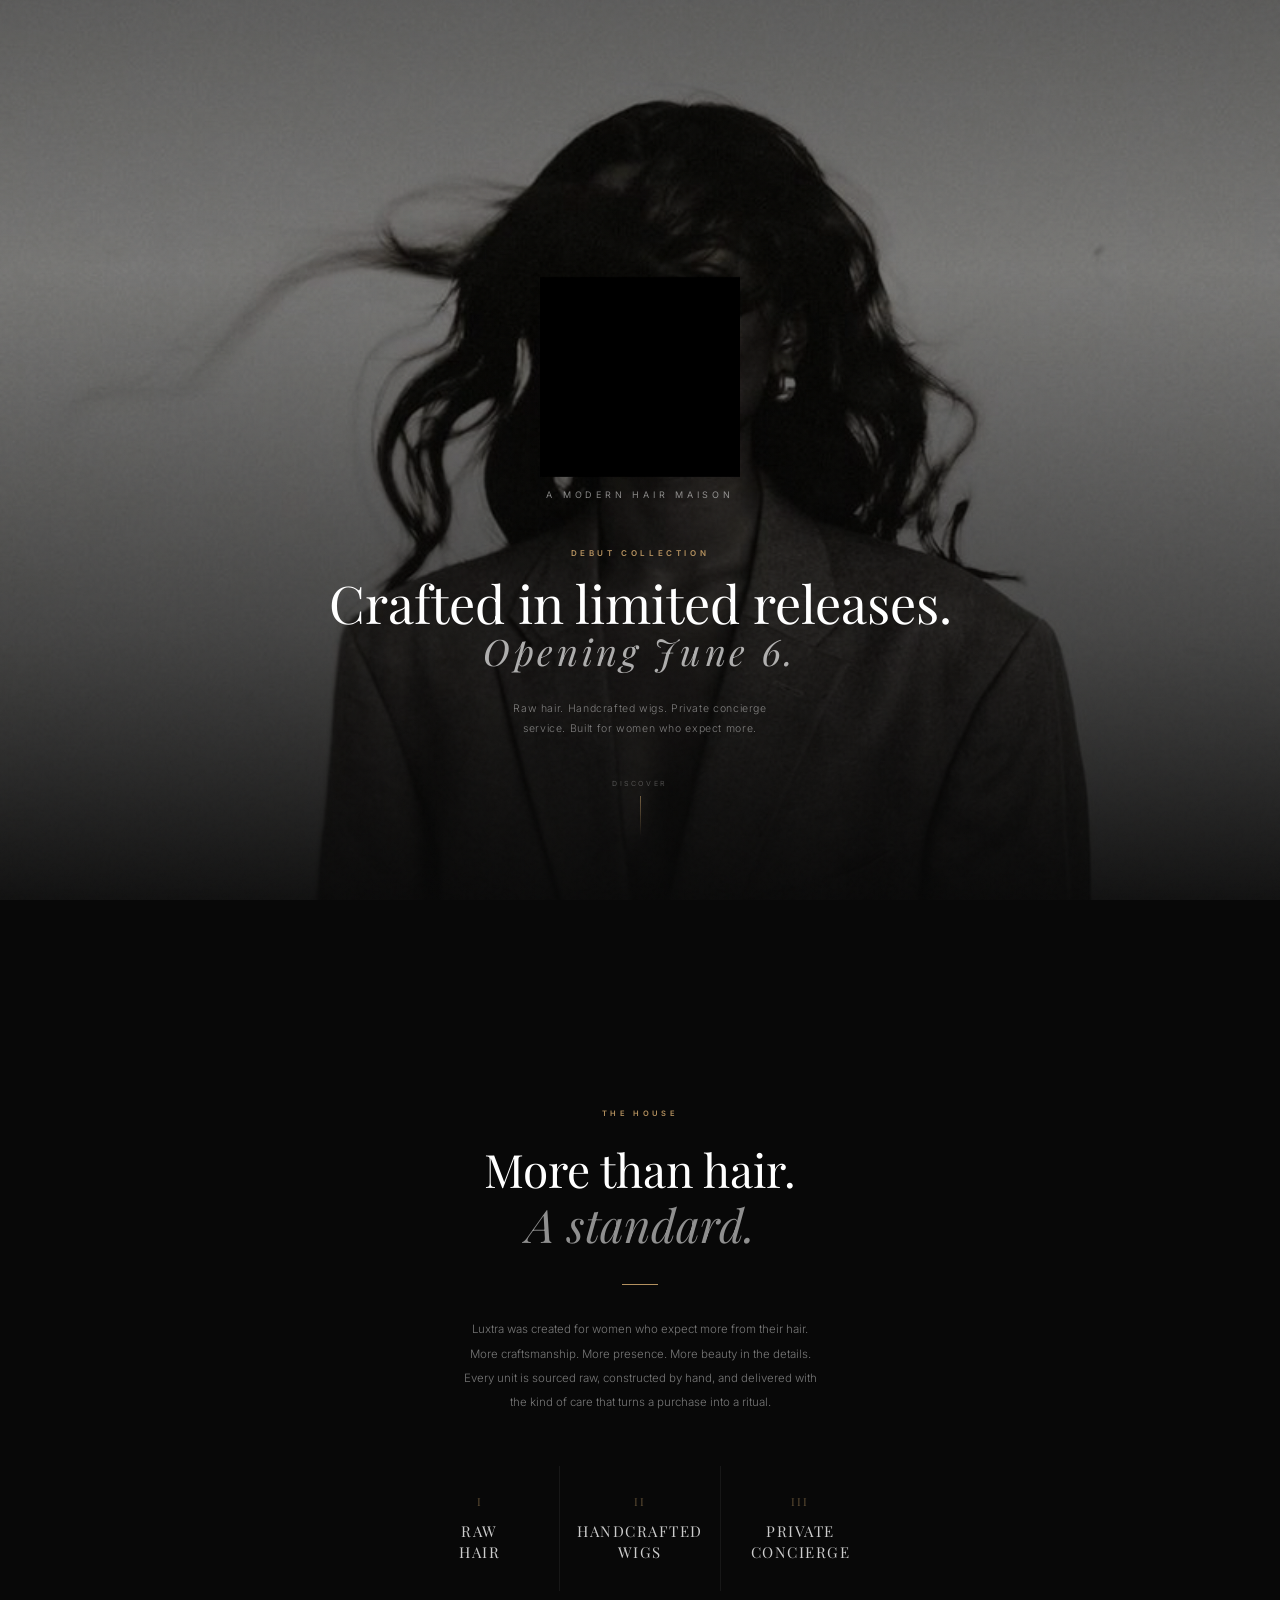
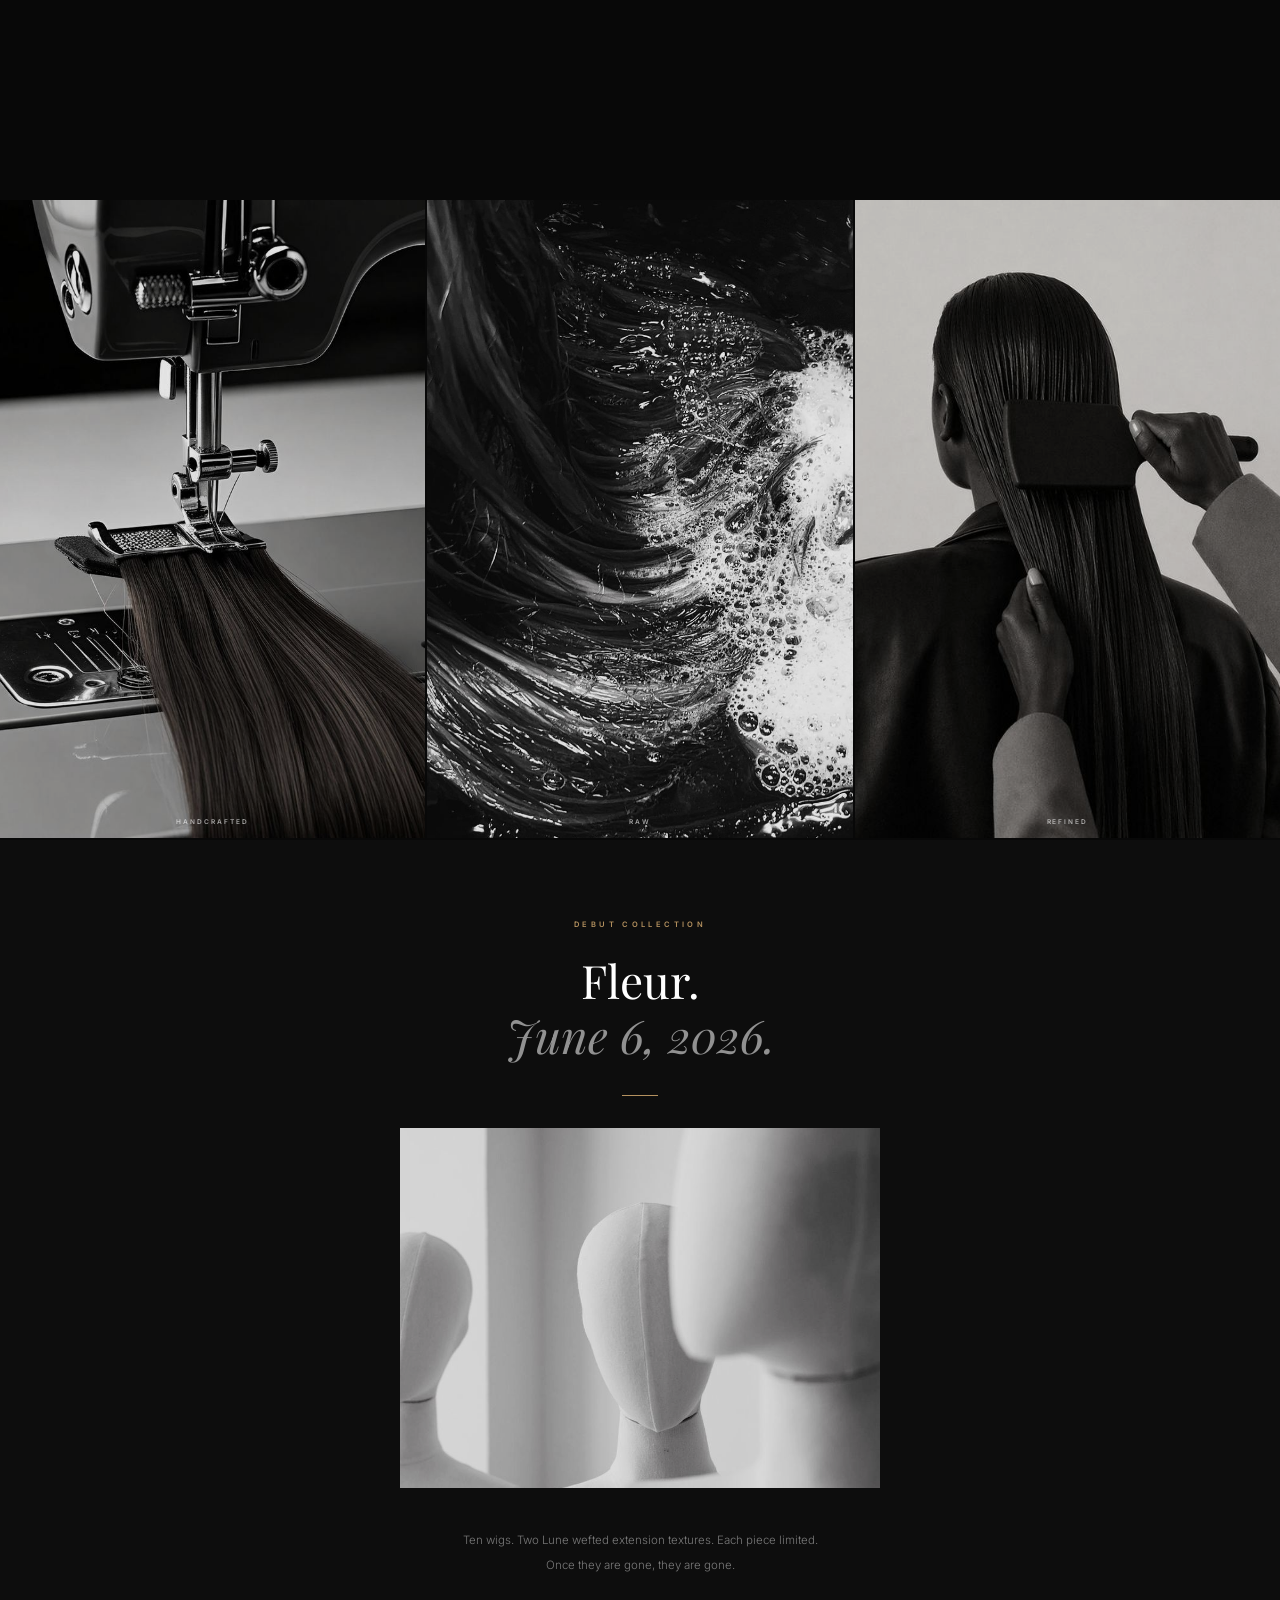
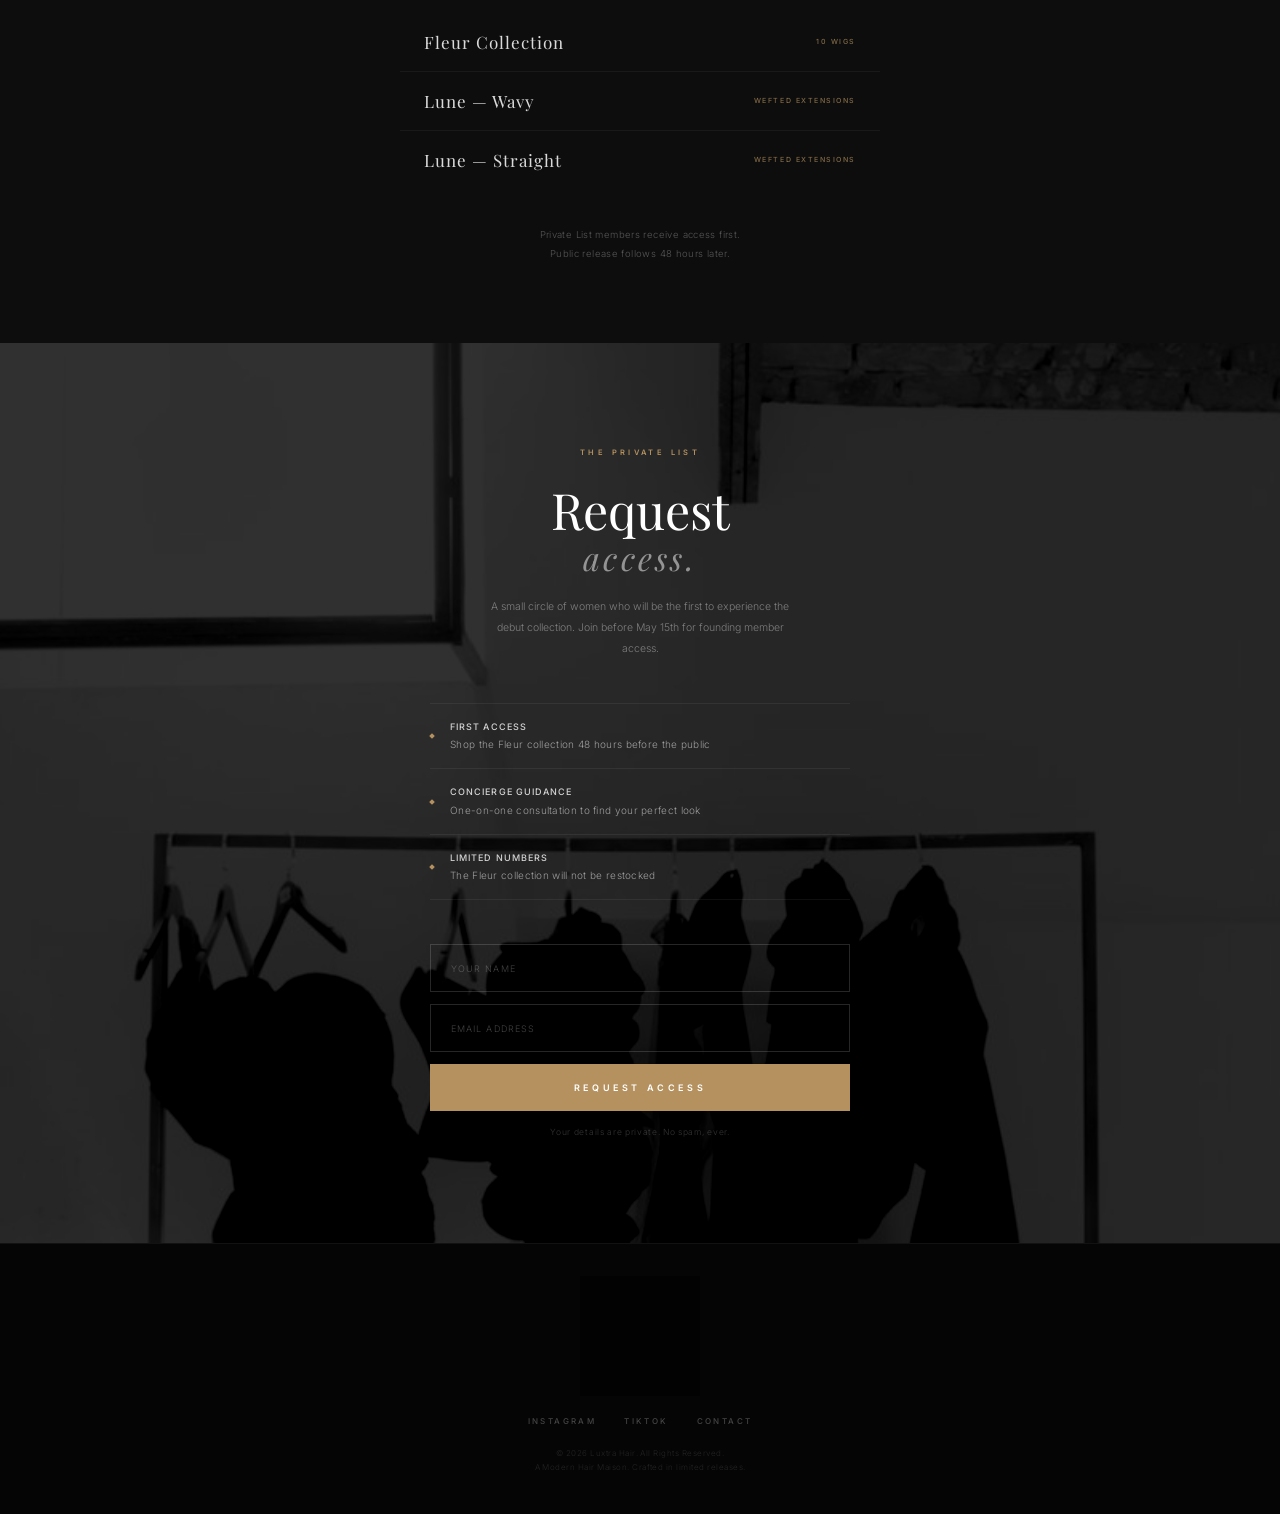
==== luxtrahair/index.html @ f90ed011 "feat(luxtrahair): replace index with new coming-soon clone, preserve house layout as home.html" ====
<!DOCTYPE html>
<html lang="en">
<head>
<meta charset="UTF-8"/>
<meta name="viewport" content="width=device-width, initial-scale=1.0"/>
<title>Luxtra Hair &mdash; A Modern Hair Maison</title>
<link rel="stylesheet" href="claude_styles.css">
</head>
<body>

<div class="grain"></div>

<!-- SCREEN 1: HERO -->
<section class="screen" id="hero">
  <img class="hero-img" src="[data-uri]" alt="Luxtra Hair" />
  <div class="hero-overlay"></div>
  <div class="hero-content">
    <img class="hero-logo" src="[data-uri]" alt="LUXTRA HAIR" />
    <p class="hero-tagline">A Modern Hair Maison</p>
    <span class="hero-eyebrow">Debut Collection</span>
    <h1 class="hero-headline">
      Crafted in limited releases.
      <em>Opening June 6.</em>
    </h1>
    <p class="hero-sub">
      Raw hair. Handcrafted wigs. Private concierge service. Built for women who expect more.
    </p>
    <div class="scroll-cue" onclick="document.getElementById('what').scrollIntoView({behavior:'smooth'})">
      <span>Discover</span>
      <span class="scroll-line"></span>
    </div>
  </div>
</section>


<!-- SCREEN 2: WHAT IS LUXTRA -->
<section class="screen" id="what" style="background:#080808;">
  <div class="what-inner">
    <span class="section-eyebrow reveal">The House</span>
    <h2 class="section-heading reveal reveal-delay-1">
      More than hair.<br>
      <em>A standard.</em>
    </h2>
    <span class="gold-rule reveal reveal-delay-2"></span>
    <p class="section-body reveal reveal-delay-3">
      Luxtra was created for women who expect more from their hair. More craftsmanship. More presence. More beauty in the details. Every unit is sourced raw, constructed by hand, and delivered with the kind of care that turns a purchase into a ritual.
    </p>

    <div class="pillars reveal reveal-delay-4">
      <div class="pillar">
        <span class="pillar-num">I</span>
        <p class="pillar-name">Raw<br>Hair</p>
      </div>
      <div class="pillar">
        <span class="pillar-num">II</span>
        <p class="pillar-name">Handcrafted<br>Wigs</p>
      </div>
      <div class="pillar">
        <span class="pillar-num">III</span>
        <p class="pillar-name">Private<br>Concierge</p>
      </div>
    </div>
  </div>
</section>


<!-- SCREEN 3: EDITORIAL IMAGE STRIP -->
<section id="editorial" style="background:#080808; padding-bottom:2px;">
  <div class="img-trio">
    <div class="img-trio-item">
      <img src="[data-uri]" alt="Handcrafted" />
      <span class="img-trio-label">Handcrafted</span>
    </div>
    <div class="img-trio-item">
      <img src="[data-uri]" alt="Raw" style="object-position: center 30%;" />
      <span class="img-trio-label">Raw</span>
    </div>
    <div class="img-trio-item">
      <img src="[data-uri]" alt="Refined" />
      <span class="img-trio-label">Refined</span>
    </div>
  </div>
</section>


<!-- SCREEN 4: THE COLLECTION -->
<section class="screen" id="collection">
  <div class="collection-inner">
    <span class="section-eyebrow reveal">Debut Collection</span>
    <h2 class="section-heading reveal reveal-delay-1">
      Fleur.<br>
      <em>June 6, 2026.</em>
    </h2>
    <span class="gold-rule reveal reveal-delay-2"></span>

    <img class="collection-img reveal reveal-delay-3" src="[data-uri]" alt="Fleur Collection" />

    <p class="section-body reveal" style="margin-bottom:32px;">
      Ten wigs. Two Lune wefted extension textures. Each piece limited. Once they are gone, they are gone.
    </p>

    <div class="collection-items reveal reveal-delay-1">
      <div class="collection-item">
        <span class="collection-item-name">Fleur Collection</span>
        <span class="collection-item-tag">10 Wigs</span>
      </div>
      <div class="collection-item">
        <span class="collection-item-name">Lune &mdash; Wavy</span>
        <span class="collection-item-tag">Wefted Extensions</span>
      </div>
      <div class="collection-item">
        <span class="collection-item-name">Lune &mdash; Straight</span>
        <span class="collection-item-tag">Wefted Extensions</span>
      </div>
    </div>

    <p class="collection-note reveal reveal-delay-2">
      Private List members receive access first.<br>
      Public release follows 48 hours later.
    </p>
  </div>
</section>


<!-- SCREEN 5: JOIN THE PRIVATE LIST -->
<section class="screen" id="join">
  <img class="join-bg-img" src="[data-uri]" alt="" />
  <div class="join-inner">
    <span class="section-eyebrow reveal">The Private List</span>
    <h2 class="join-heading reveal reveal-delay-1">
      Request
      <em>access.</em>
    </h2>
    <p class="join-body reveal reveal-delay-2">
      A small circle of women who will be the first to experience the debut collection. Join before May 15th for founding member access.
    </p>

    <div class="benefits reveal reveal-delay-3">
      <div class="benefit">
        <span class="benefit-dot"></span>
        <div class="benefit-text">
          <strong>First Access</strong>
          Shop the Fleur collection 48 hours before the public
        </div>
      </div>

      <div class="benefit">
        <span class="benefit-dot"></span>
        <div class="benefit-text">
          <strong>Concierge Guidance</strong>
          One-on-one consultation to find your perfect look
        </div>
      </div>
      <div class="benefit">
        <span class="benefit-dot"></span>
        <div class="benefit-text">
          <strong>Limited Numbers</strong>
          The Fleur collection will not be restocked
        </div>
      </div>
    </div>

    <form
      class="form-wrap reveal reveal-delay-4"
      id="private-list-form"
      action="https://formsubmit.co/concierge@luxtrahair.com"
      method="POST"
      onsubmit="handleSubmit(event)"
    >
      <input type="hidden" name="_subject" value="New Luxtra Hair Access Request" />
      <input type="hidden" name="_captcha" value="false" />
      <input type="hidden" name="_template" value="box" />
      <input type="text" name="_honey" tabindex="-1" autocomplete="off" class="sr-only" />
      <input class="form-field" type="text" name="name" placeholder="Your Name" required autocomplete="name" />
      <input class="form-field" type="email" name="email" placeholder="Email Address" required autocomplete="email" />
      <button class="form-btn" type="submit">Request Access</button>
      <p class="form-note" id="form-status" aria-live="polite">Your details are private. No spam, ever.</p>
    </form>
  </div>
</section>


<!-- SUCCESS SCREEN -->
<div id="success">
  <img class="success-logo" src="[data-uri]" alt="LUXTRA HAIR" />
  <div class="success-rule">
    <span></span>
    <span class="success-diamond"></span>
    <span></span>
  </div>
  <span class="success-eyebrow">Private Access Granted</span>
  <h2 class="success-heading">
    Welcome to<br>the house.
    <em>You are inside.</em>
  </h2>
  <p class="success-body">
    You are now part of the Luxtra Private List. Check your inbox for your welcome letter. If it has not arrived in five minutes, please check your spam folder.
  </p>
  <p class="success-detail">
    Fleur Collection &nbsp;&middot;&nbsp; June 6, 2026<br>
    Private List access opens first.
  </p>
</div>


<!-- FOOTER -->
<footer>
  <img class="footer-logo" src="[data-uri]" alt="LUXTRA HAIR" />
  <div class="footer-links">
    <a href="https://instagram.com/luxtrahair" target="_blank" rel="noreferrer">Instagram</a>
    <span>TikTok</span>
    <a href="mailto:concierge@luxtrahair.com">Contact</a>
  </div>
  <p class="footer-fine">
    &copy; 2026 Luxtra Hair. All Rights Reserved.<br>
    A Modern Hair Maison. Crafted in limited releases.
  </p>
</footer>


<script>
  // Scroll reveal
  const observer = new IntersectionObserver((entries) => {
    entries.forEach(e => {
      if (e.isIntersecting) {
        e.target.classList.add('visible');
        observer.unobserve(e.target);
      }
    });
  }, { threshold: 0.15 });

  document.querySelectorAll('.reveal').forEach(el => observer.observe(el));

  // Form submit
  async function handleSubmit(e) {
    e.preventDefault();
    const form = e.target;
    const btn = form.querySelector('.form-btn');
    const status = document.getElementById('form-status');
    const originalLabel = btn.textContent;

    btn.textContent = 'Joining...';
    btn.disabled = true;
    status.textContent = 'Submitting your request...';
    status.classList.remove('is-error');

    try {
      const response = await fetch(form.action, {
        method: 'POST',
        body: new FormData(form),
        headers: { Accept: 'application/json' }
      });

      if (!response.ok) {
        throw new Error('Form submission failed');
      }

      document.getElementById('success').classList.add('visible');
      window.scrollTo({ top: 0, behavior: 'smooth' });
      form.reset();
    } catch (error) {
      btn.disabled = false;
      btn.textContent = originalLabel;
      status.textContent = 'We could not submit your request. Please try again or email concierge@luxtrahair.com.';
      status.classList.add('is-error');
    }
  }
</script>

</body>
</html>
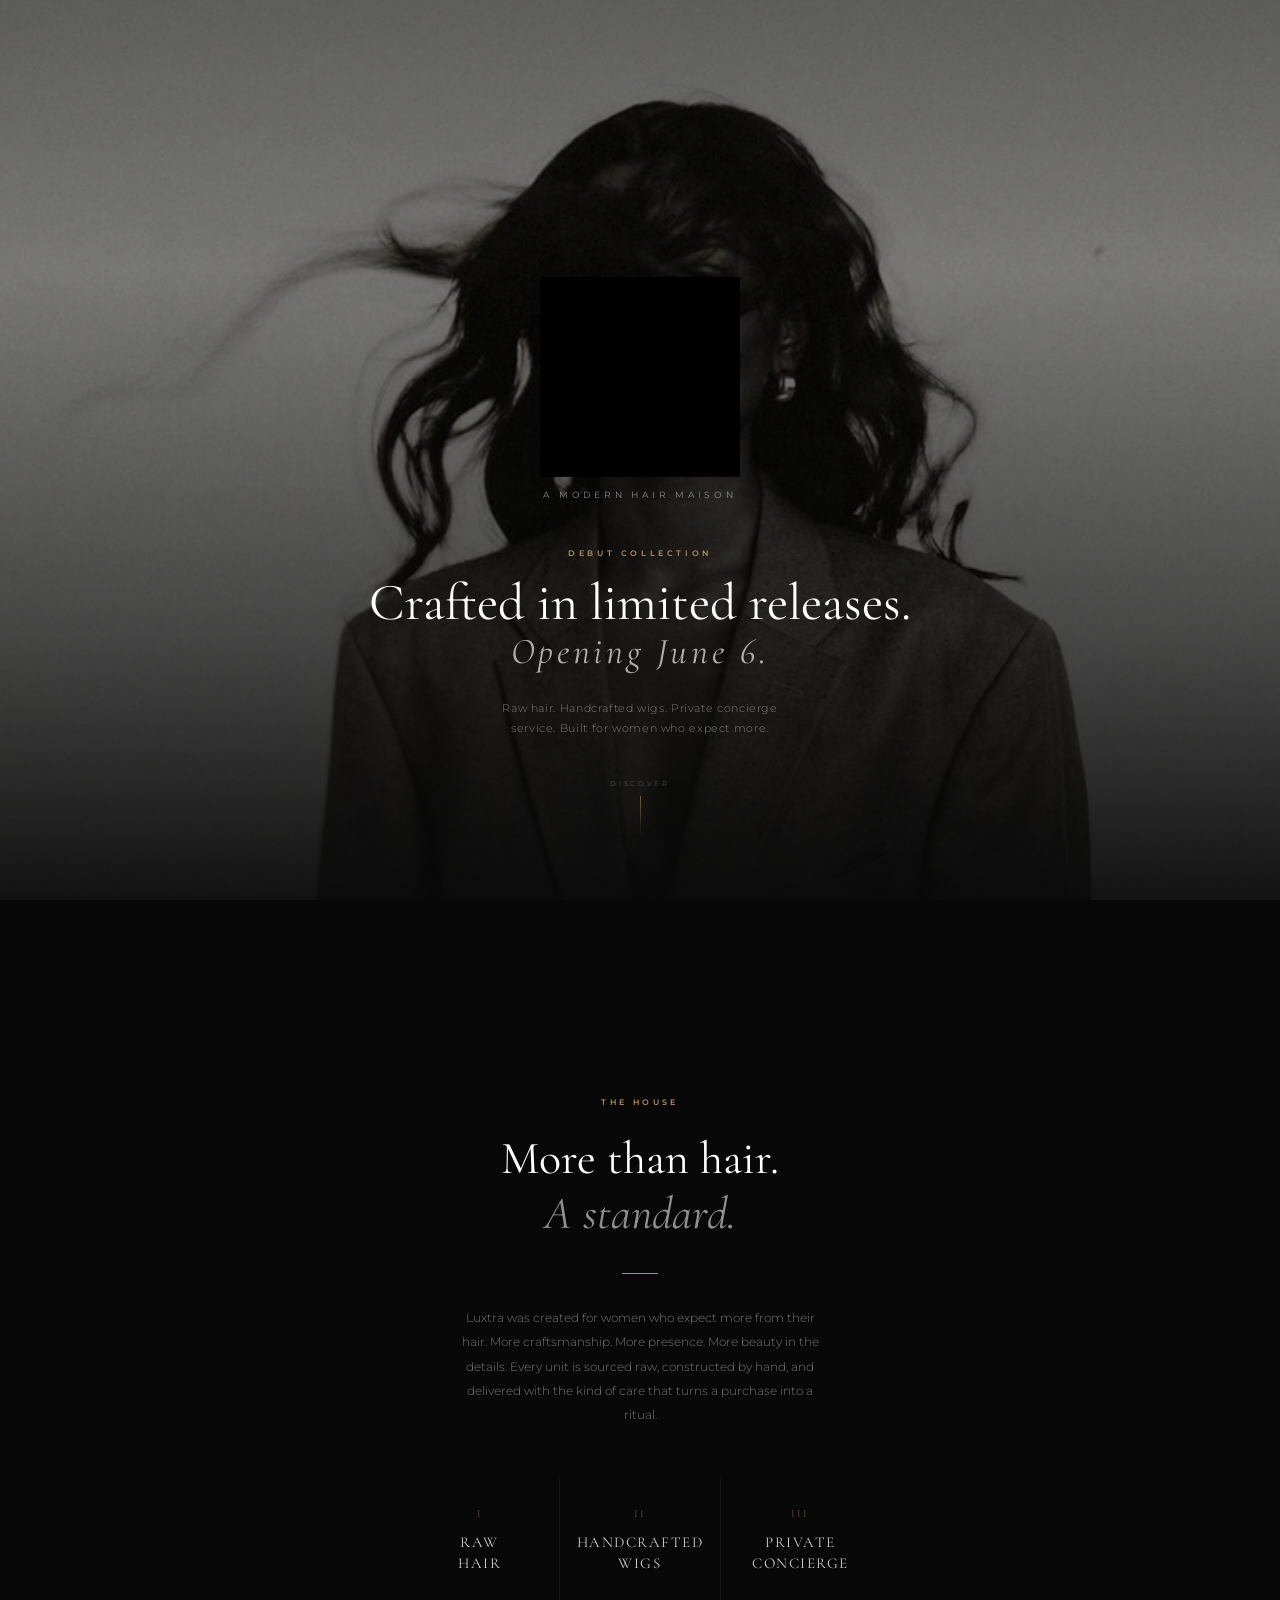
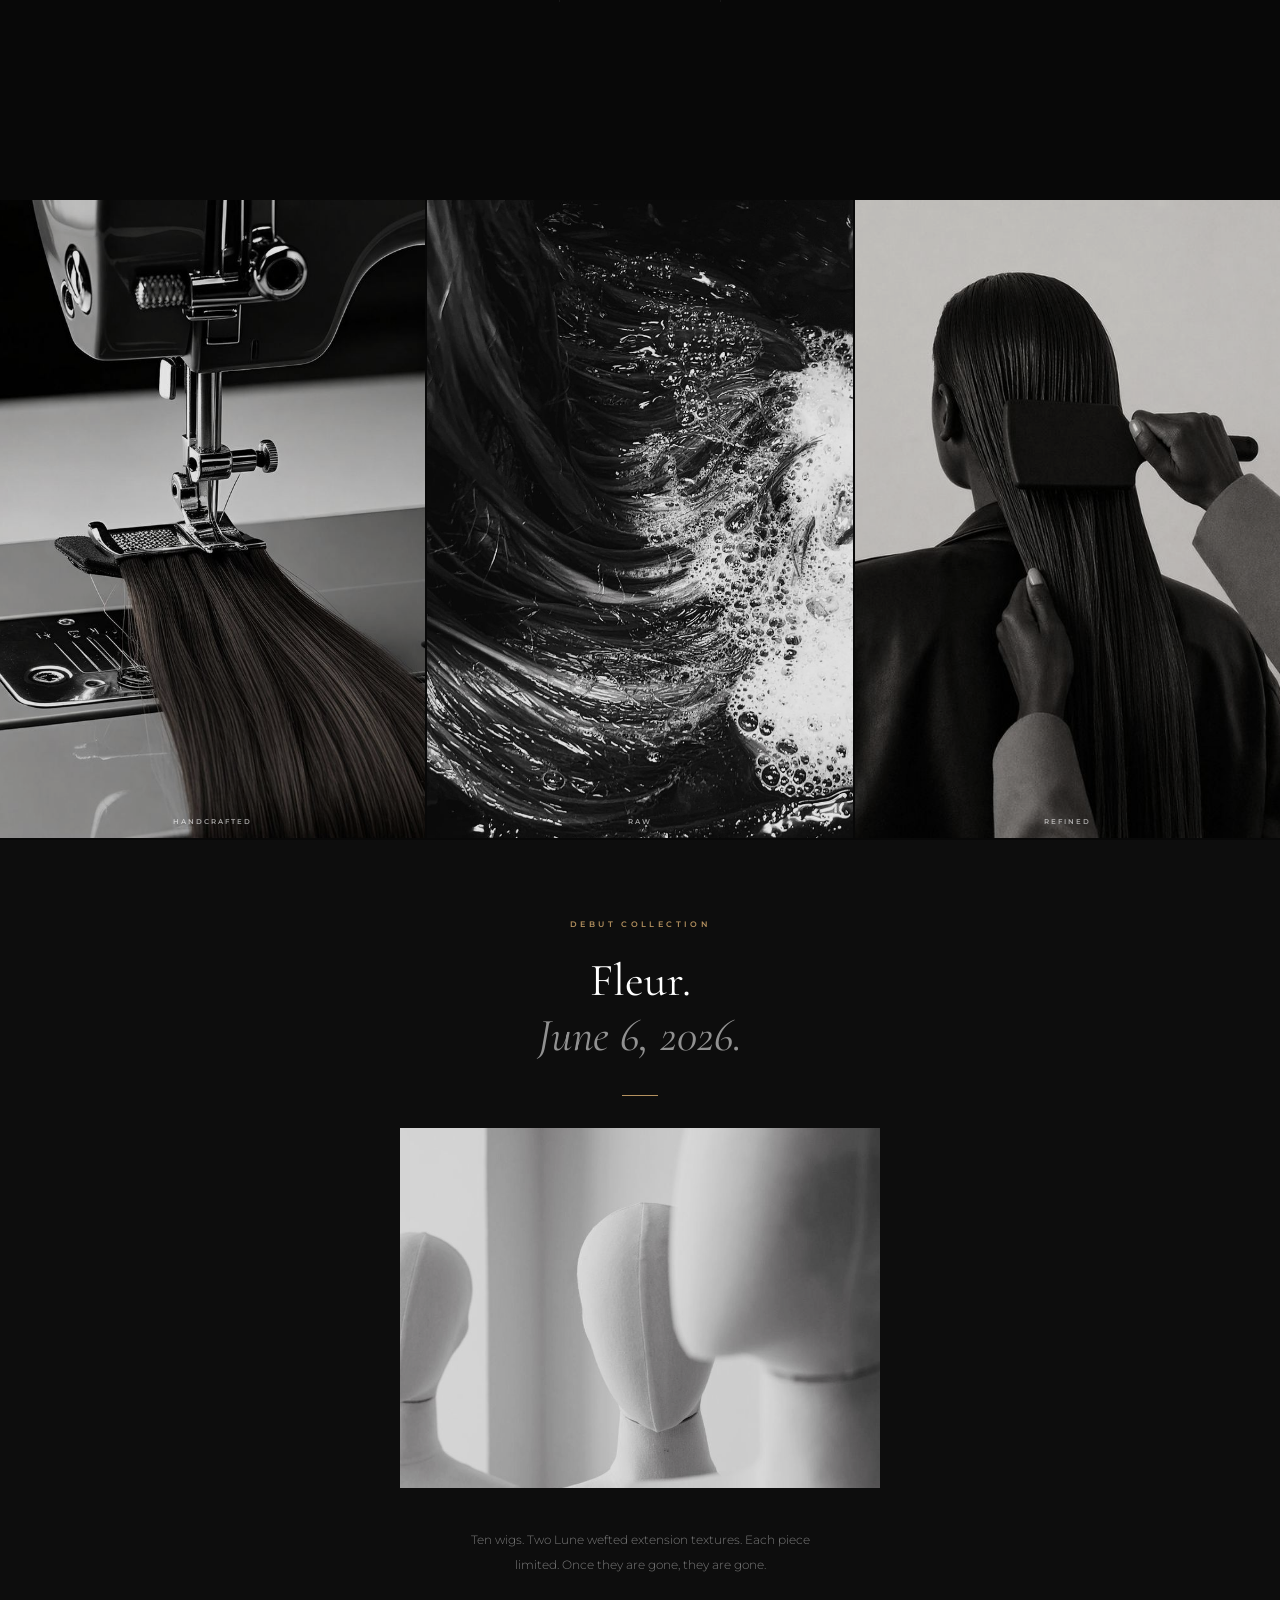
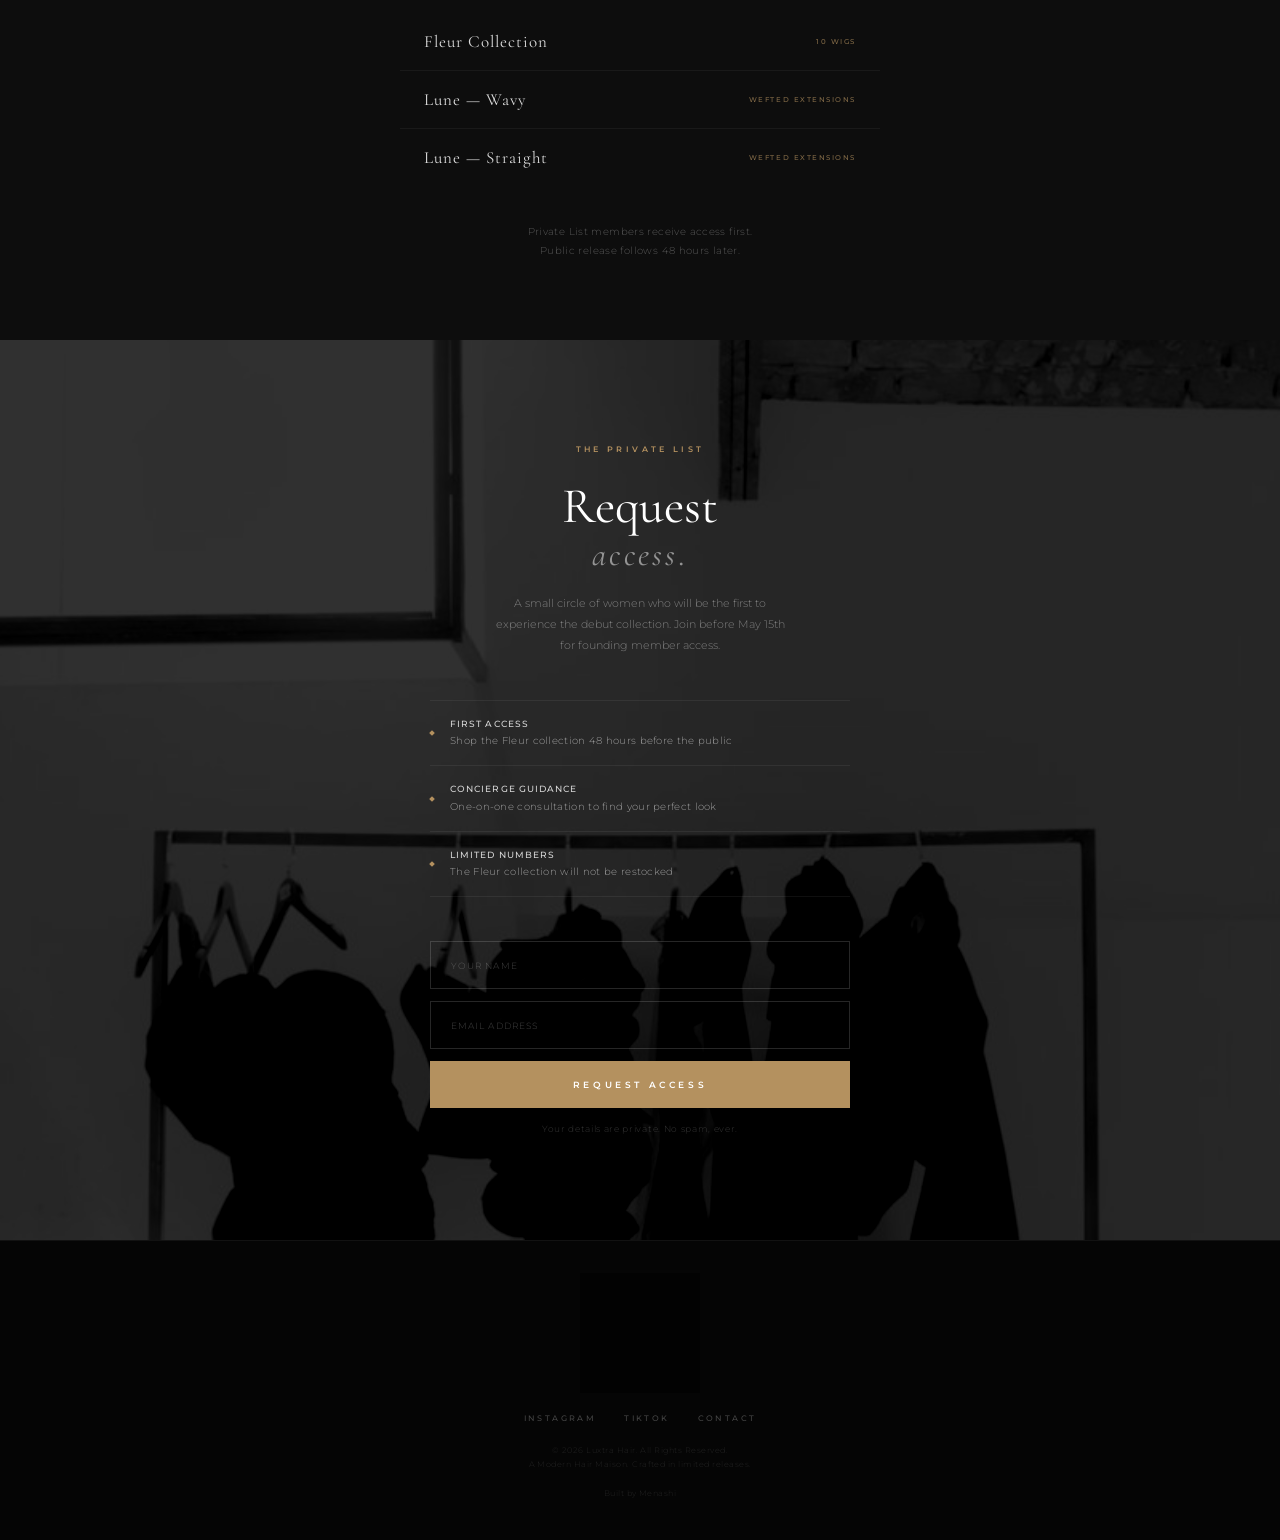
==== commit 3d9e9347: "feat(footer): integrate built by menashi watermark on new landing page" ====
--- a/luxtrahair/index.html
+++ b/luxtrahair/index.html
@@ -213,7 +213,8 @@
   </div>
   <p class="footer-fine">
     &copy; 2026 Luxtra Hair. All Rights Reserved.<br>
-    A Modern Hair Maison. Crafted in limited releases.
+    A Modern Hair Maison. Crafted in limited releases.<br><br>
+    <a href="https://menashiconsulting.com" target="_blank" rel="noreferrer" class="built-by">Built by Menashi</a>
   </p>
 </footer>
 
--- a/luxtrahair/claude_styles.css
+++ b/luxtrahair/claude_styles.css
@@ -1,4 +1,4 @@
-@import url('https://fonts.googleapis.com/css2?family=Inter:wght@300;400;500;600&family=Playfair+Display:ital,wght@0,400;0,500;0,600;1,400;1,500&display=swap');
+@import url("https://fonts.googleapis.com/css2?family=Cormorant+Garamond:ital,wght@0,300;0,400;0,500;1,300;1,400&family=Montserrat:wght@300;400;500;600&display=swap");
 
   :root {
     --gold: #b4915f;
@@ -7,8 +7,8 @@
     --off: #f0ece6;
     --mid: #555;
     --light: #999;
-    --font-body: 'Inter', sans-serif;
-    --font-heading: 'Playfair Display', serif;
+    --font-body: 'Montserrat', sans-serif;
+    --font-heading: 'Cormorant Garamond', serif;
   }
 
   *, *::before, *::after { margin:0; padding:0; box-sizing:border-box; }
@@ -721,6 +721,16 @@
     letter-spacing: 0.06em;
   }
 
+  .built-by {
+    color: inherit;
+    text-decoration: none;
+    transition: color 0.2s ease;
+  }
+
+  .built-by:hover {
+    color: var(--gold);
+  }
+
   /* Animations */
   @keyframes fadeUp {
     from { opacity:0; transform:translateY(18px); }
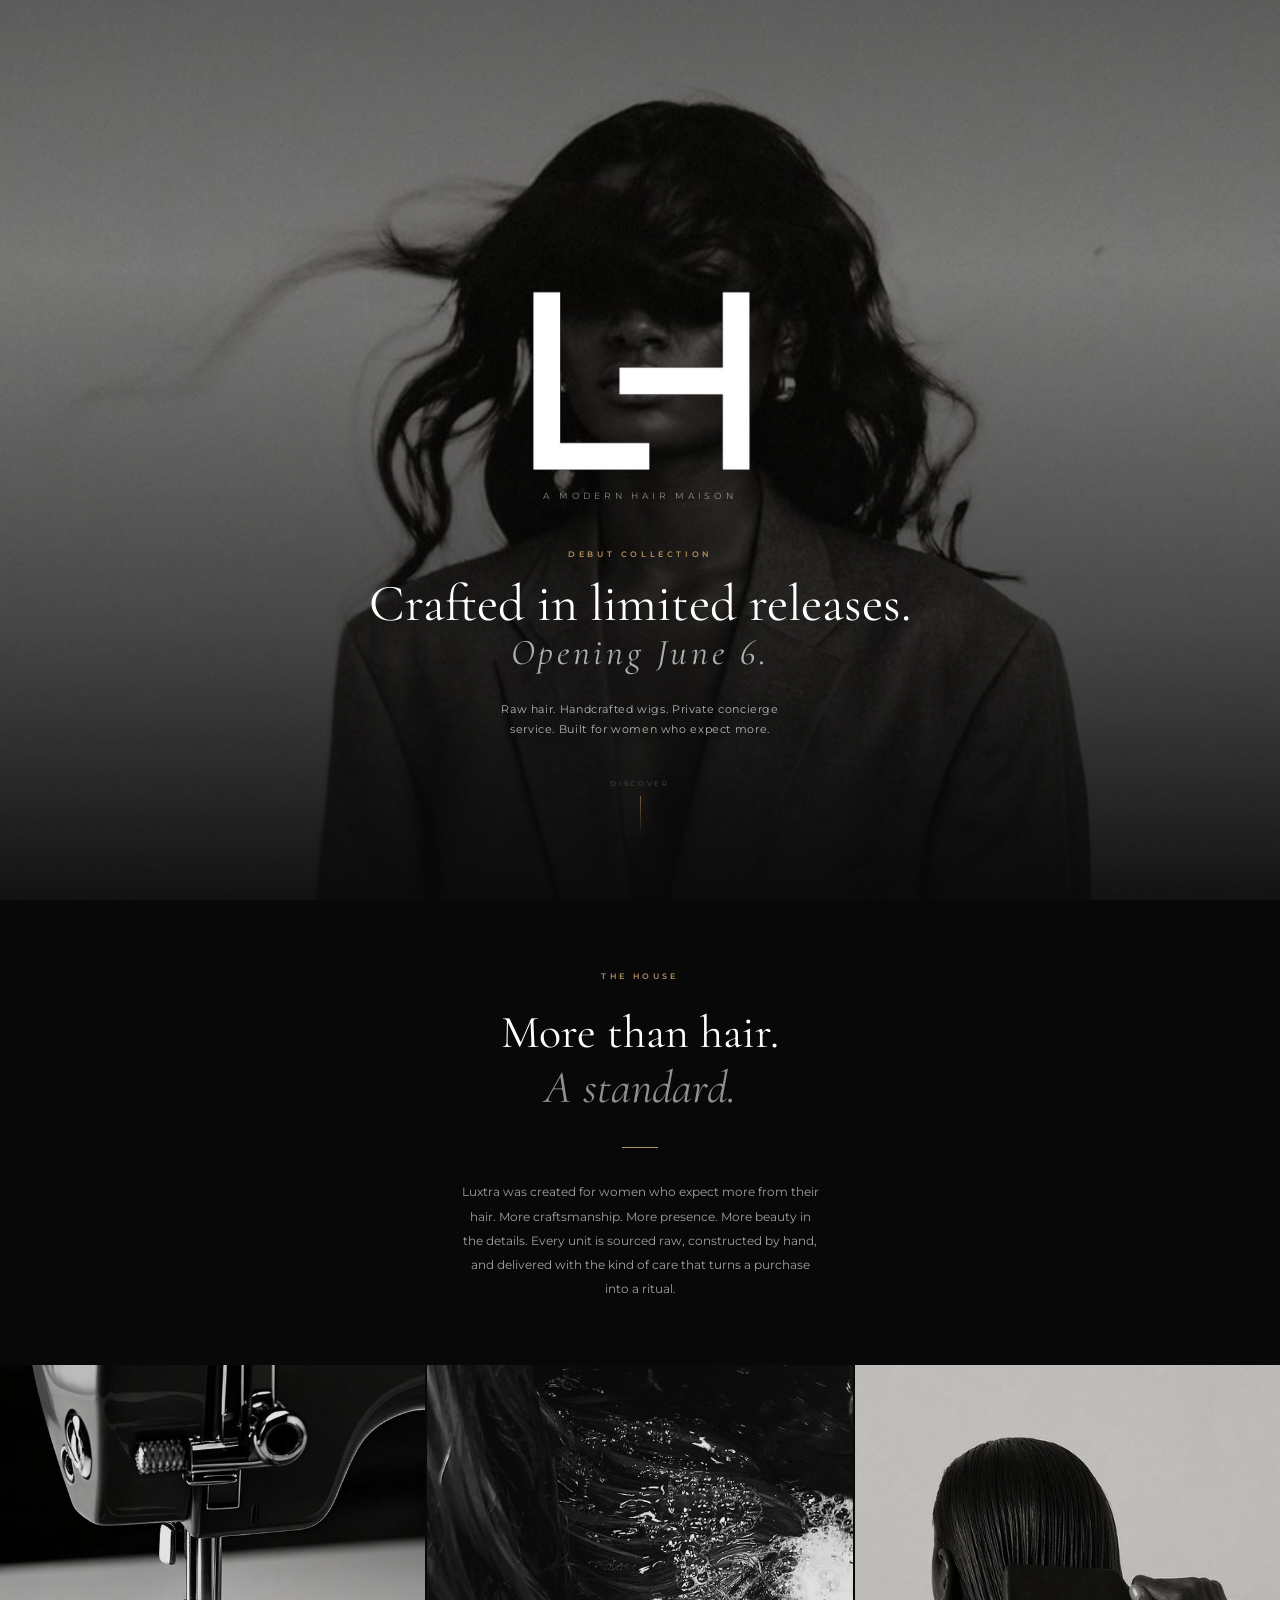
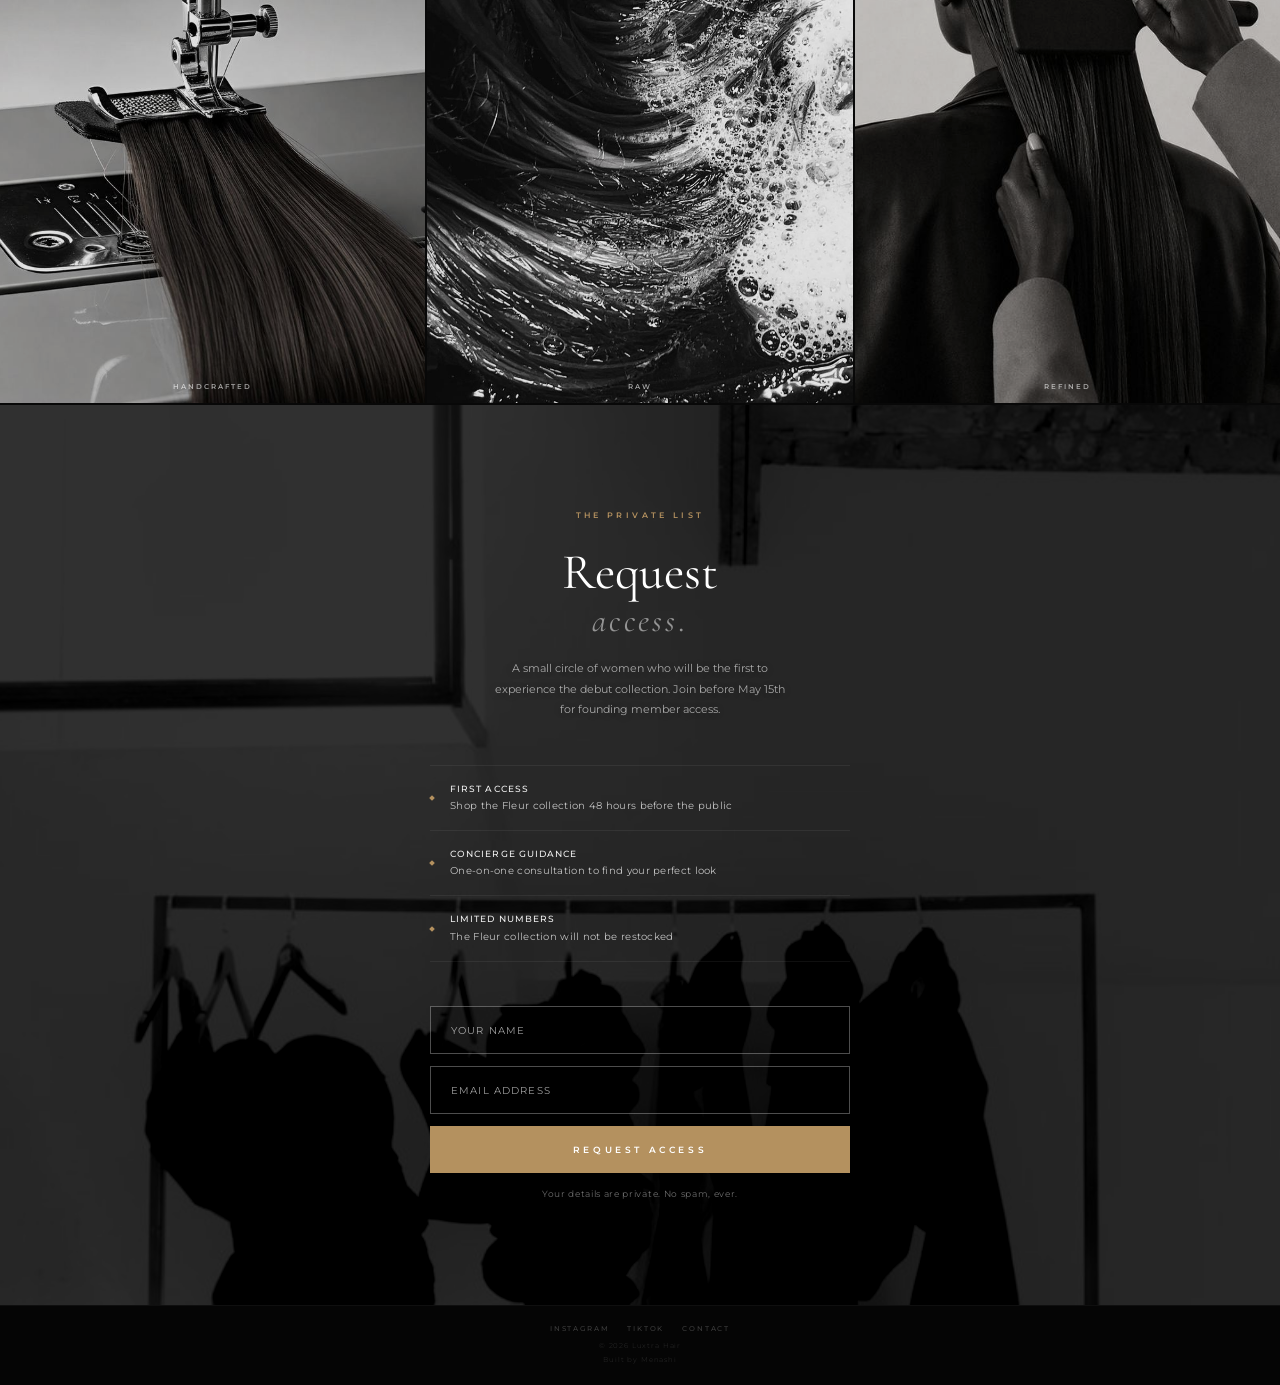
==== commit caa60994: "feat(luxtrahair): refine landing page readability and simplify layout" ====
--- a/luxtrahair/index.html
+++ b/luxtrahair/index.html
@@ -46,20 +46,6 @@
       Luxtra was created for women who expect more from their hair. More craftsmanship. More presence. More beauty in the details. Every unit is sourced raw, constructed by hand, and delivered with the kind of care that turns a purchase into a ritual.
     </p>
 
-    <div class="pillars reveal reveal-delay-4">
-      <div class="pillar">
-        <span class="pillar-num">I</span>
-        <p class="pillar-name">Raw<br>Hair</p>
-      </div>
-      <div class="pillar">
-        <span class="pillar-num">II</span>
-        <p class="pillar-name">Handcrafted<br>Wigs</p>
-      </div>
-      <div class="pillar">
-        <span class="pillar-num">III</span>
-        <p class="pillar-name">Private<br>Concierge</p>
-      </div>
-    </div>
   </div>
 </section>
 
@@ -212,14 +198,68 @@
     <a href="mailto:concierge@luxtrahair.com">Contact</a>
   </div>
   <p class="footer-fine">
-    &copy; 2026 Luxtra Hair. All Rights Reserved.<br>
-    A Modern Hair Maison. Crafted in limited releases.<br><br>
-    <a href="https://menashiconsulting.com" target="_blank" rel="noreferrer" class="built-by">Built by Menashi</a>
+    &copy; 2026 Luxtra Hair
+    <br>
+    <span class="built-by">Built by Menashi</span>
   </p>
 </footer>
 
 
 <script>
+  const heroLogo = document.querySelector('.hero-logo');
+  if (heroLogo) {
+    heroLogo.src = 'assets/logo-monogram-light.png';
+    heroLogo.alt = 'Luxtra Hair monogram';
+  }
+
+  const collectionSection = document.getElementById('collection');
+  if (collectionSection) {
+    collectionSection.remove();
+  }
+
+  const pillars = document.querySelector('.pillars');
+  if (pillars) {
+    pillars.remove();
+  }
+
+  const whatSection = document.getElementById('what');
+  if (whatSection) {
+    whatSection.style.minHeight = 'auto';
+    whatSection.style.padding = '72px 32px 64px';
+  }
+
+  const footer = document.querySelector('footer');
+  if (footer) {
+    footer.style.padding = '18px 24px 20px';
+    footer.style.borderTop = '1px solid rgba(255,255,255,0.04)';
+  }
+
+  const footerLogo = document.querySelector('.footer-logo');
+  if (footerLogo) {
+    footerLogo.remove();
+  }
+
+  const footerLinks = document.querySelector('.footer-links');
+  if (footerLinks) {
+    footerLinks.style.gap = '18px';
+    footerLinks.style.marginBottom = '8px';
+    footerLinks.style.flexWrap = 'wrap';
+  }
+
+  document.querySelectorAll('.footer-links a, .footer-links span').forEach((item) => {
+    item.style.fontSize = '7px';
+    item.style.letterSpacing = '0.26em';
+    item.style.color = 'rgba(255,255,255,0.22)';
+  });
+
+  const footerFine = document.querySelector('.footer-fine');
+  if (footerFine) {
+    footerFine.style.fontSize = '7px';
+    footerFine.style.lineHeight = '1.4';
+    footerFine.style.letterSpacing = '0.12em';
+    footerFine.style.color = 'rgba(255,255,255,0.16)';
+  }
+
   // Scroll reveal
   const observer = new IntersectionObserver((entries) => {
     entries.forEach(e => {
--- a/luxtrahair/claude_styles.css
+++ b/luxtrahair/claude_styles.css
@@ -89,9 +89,10 @@
   }
 
   .hero-logo {
-    width: 200px;
-    margin-bottom: 12px;
-    opacity: 0.95;
+    width: clamp(180px, 31vw, 220px);
+    height: auto;
+    margin-bottom: 20px;
+    opacity: 1;
     animation: fadeUp 1.2s ease both;
   }
 
@@ -138,12 +139,13 @@
   .hero-sub {
     font-family: var(--font-body);
     font-size: 10.5px;
-    font-weight: 300;
-    color: rgba(255,255,255,0.45);
+    font-weight: 400;
+    color: rgba(255,255,255,0.68);
     letter-spacing: 0.06em;
-    line-height: 1.9;
+    line-height: 1.85;
     max-width: 280px;
     margin: 20px auto 40px;
+    text-shadow: 0 1px 10px rgba(0,0,0,0.28);
     animation: fadeUp 1.2s 0.55s ease both;
   }
 
@@ -179,8 +181,8 @@
   /* Screen 2: what is Luxtra */
   #what {
     background: var(--black);
-    padding: 80px 32px;
-    min-height: 100vh;
+    padding: 72px 32px 64px;
+    min-height: auto;
     justify-content: center;
   }
 
@@ -227,9 +229,9 @@
   .section-body {
     font-family: var(--font-body);
     font-size: 11.5px;
-    font-weight: 300;
+    font-weight: 400;
     line-height: 2.1;
-    color: rgba(255,255,255,0.45);
+    color: rgba(255,255,255,0.62);
     max-width: 360px;
     margin: 0 auto;
   }
@@ -318,10 +320,7 @@
 
   /* Screen 4: the collection */
   #collection {
-    background: #0d0d0d;
-    padding: 80px 32px;
-    min-height: 100vh;
-    justify-content: center;
+    display: none;
   }
 
   .collection-inner {
@@ -442,13 +441,14 @@
   .join-body {
     font-family: var(--font-body);
     font-size: 10.5px;
-    font-weight: 300;
-    color: rgba(255,255,255,0.4);
-    line-height: 2;
+    font-weight: 400;
+    color: rgba(255,255,255,0.6);
+    line-height: 1.95;
     margin-bottom: 44px;
     max-width: 300px;
     margin-left: auto;
     margin-right: auto;
+    text-shadow: 0 1px 10px rgba(0,0,0,0.22);
   }
 
   /* Benefits list */
@@ -480,8 +480,8 @@
   .benefit-text {
     font-family: var(--font-body);
     font-size: 10px;
-    font-weight: 300;
-    color: rgba(255,255,255,0.55);
+    font-weight: 400;
+    color: rgba(255,255,255,0.72);
     line-height: 1.6;
     letter-spacing: 0.03em;
   }
@@ -489,7 +489,7 @@
   .benefit-text strong {
     display: block;
     font-weight: 500;
-    color: rgba(255,255,255,0.8);
+    color: rgba(255,255,255,0.92);
     font-size: 9px;
     letter-spacing: 0.12em;
     text-transform: uppercase;
@@ -506,29 +506,30 @@
 
   .form-field {
     width: 100%;
-    background: transparent;
-    border: 1px solid rgba(255,255,255,0.15);
+    background: rgba(0,0,0,0.28);
+    border: 1px solid rgba(255,255,255,0.3);
     padding: 16px 20px;
     font-family: var(--font-body);
     font-size: 11px;
-    font-weight: 300;
-    color: #fff;
+    font-weight: 400;
+    color: rgba(255,255,255,0.92);
     letter-spacing: 0.08em;
     outline: none;
-    transition: border-color 0.2s ease;
+    transition: border-color 0.2s ease, background 0.2s ease;
     border-radius: 0;
     -webkit-appearance: none;
   }
 
   .form-field::placeholder {
-    color: rgba(255,255,255,0.25);
+    color: rgba(255,255,255,0.62);
     letter-spacing: 0.12em;
     text-transform: uppercase;
-    font-size: 9px;
+    font-size: 9.5px;
   }
 
   .form-field:focus {
-    border-color: rgba(180,145,95,0.6);
+    background: rgba(0,0,0,0.38);
+    border-color: rgba(180,145,95,0.72);
   }
 
   .form-btn {
@@ -555,11 +556,12 @@
   .form-note {
     font-family: var(--font-body);
     font-size: 8.5px;
-    font-weight: 300;
-    color: rgba(255,255,255,0.2);
+    font-weight: 400;
+    color: rgba(255,255,255,0.42);
     text-align: center;
     letter-spacing: 0.08em;
     margin-top: 4px;
+    text-shadow: 0 1px 8px rgba(0,0,0,0.3);
   }
 
   .form-note.is-error {
@@ -677,34 +679,30 @@
   /* Footer */
   footer {
     background: #050505;
-    padding: 32px 32px 40px;
-    text-align: center;
-    border-top: 1px solid rgba(255,255,255,0.05);
+    padding: 18px 24px 20px;
+    text-align: center;
+    border-top: 1px solid rgba(255,255,255,0.04);
   }
 
   .footer-logo {
-    width: 120px;
-    opacity: 0.5;
-    margin-bottom: 20px;
-    display: block;
-    margin-left: auto;
-    margin-right: auto;
+    display: none;
   }
 
   .footer-links {
     display: flex;
     justify-content: center;
-    gap: 28px;
-    margin-bottom: 20px;
+    gap: 18px;
+    margin-bottom: 8px;
+    flex-wrap: wrap;
   }
 
   .footer-links a,
   .footer-links span {
     font-family: var(--font-body);
-    font-size: 8px;
+    font-size: 7px;
     font-weight: 500;
-    letter-spacing: 0.3em;
-    color: rgba(255,255,255,0.25);
+    letter-spacing: 0.26em;
+    color: rgba(255,255,255,0.22);
     text-transform: uppercase;
   }
 
@@ -714,17 +712,21 @@
 
   .footer-fine {
     font-family: var(--font-body);
-    font-size: 8px;
+    font-size: 7px;
     font-weight: 300;
-    color: rgba(255,255,255,0.12);
-    line-height: 1.8;
-    letter-spacing: 0.06em;
+    color: rgba(255,255,255,0.16);
+    line-height: 1.4;
+    letter-spacing: 0.12em;
+    max-width: 220px;
+    margin: 0 auto;
   }
 
   .built-by {
     color: inherit;
     text-decoration: none;
     transition: color 0.2s ease;
+    display: inline-block;
+    margin-top: 4px;
   }
 
   .built-by:hover {
@@ -760,7 +762,7 @@
   .reveal-delay-4 { transition-delay: 0.5s; }
 
   @media (max-width: 380px) {
-    .hero-logo { width: 160px; }
+    .hero-logo { width: 170px; }
     .pillars { flex-direction: column; gap: 2px; background: transparent; }
     .img-trio-label { display: none; }
   }
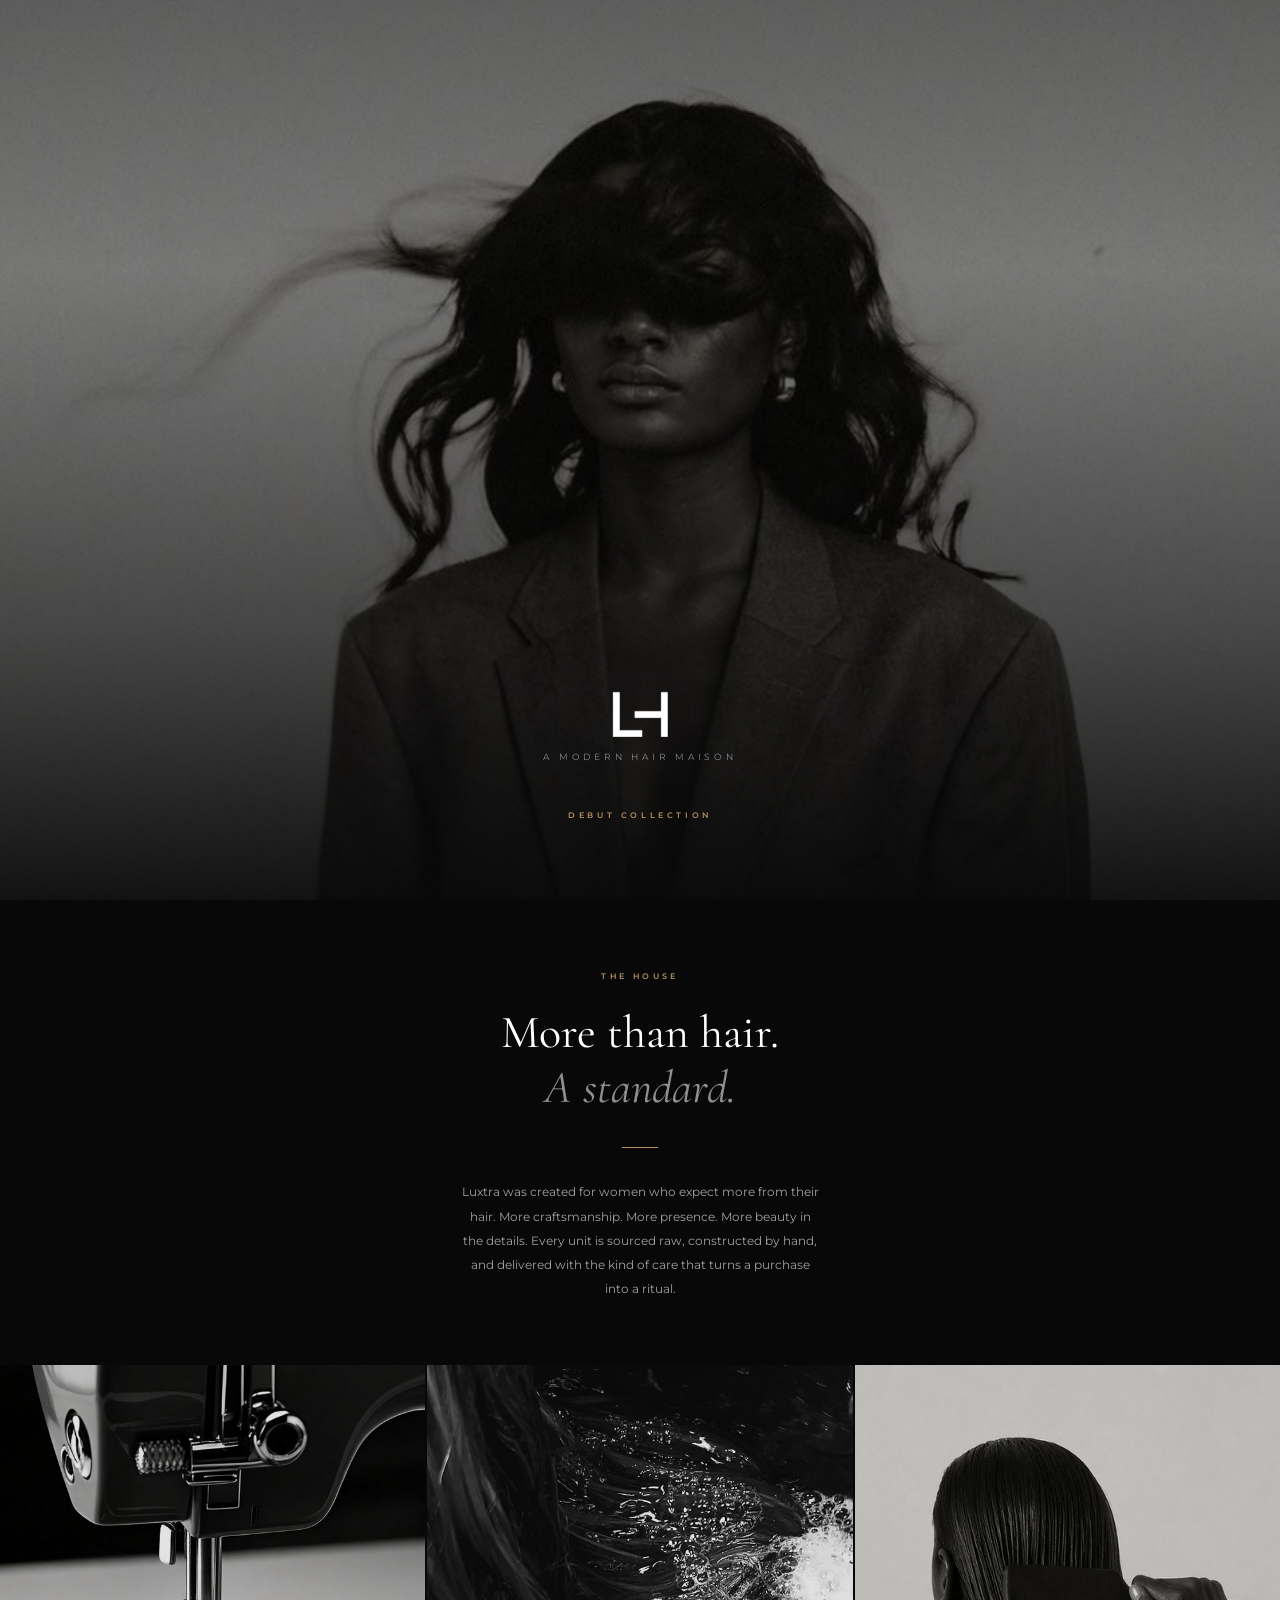
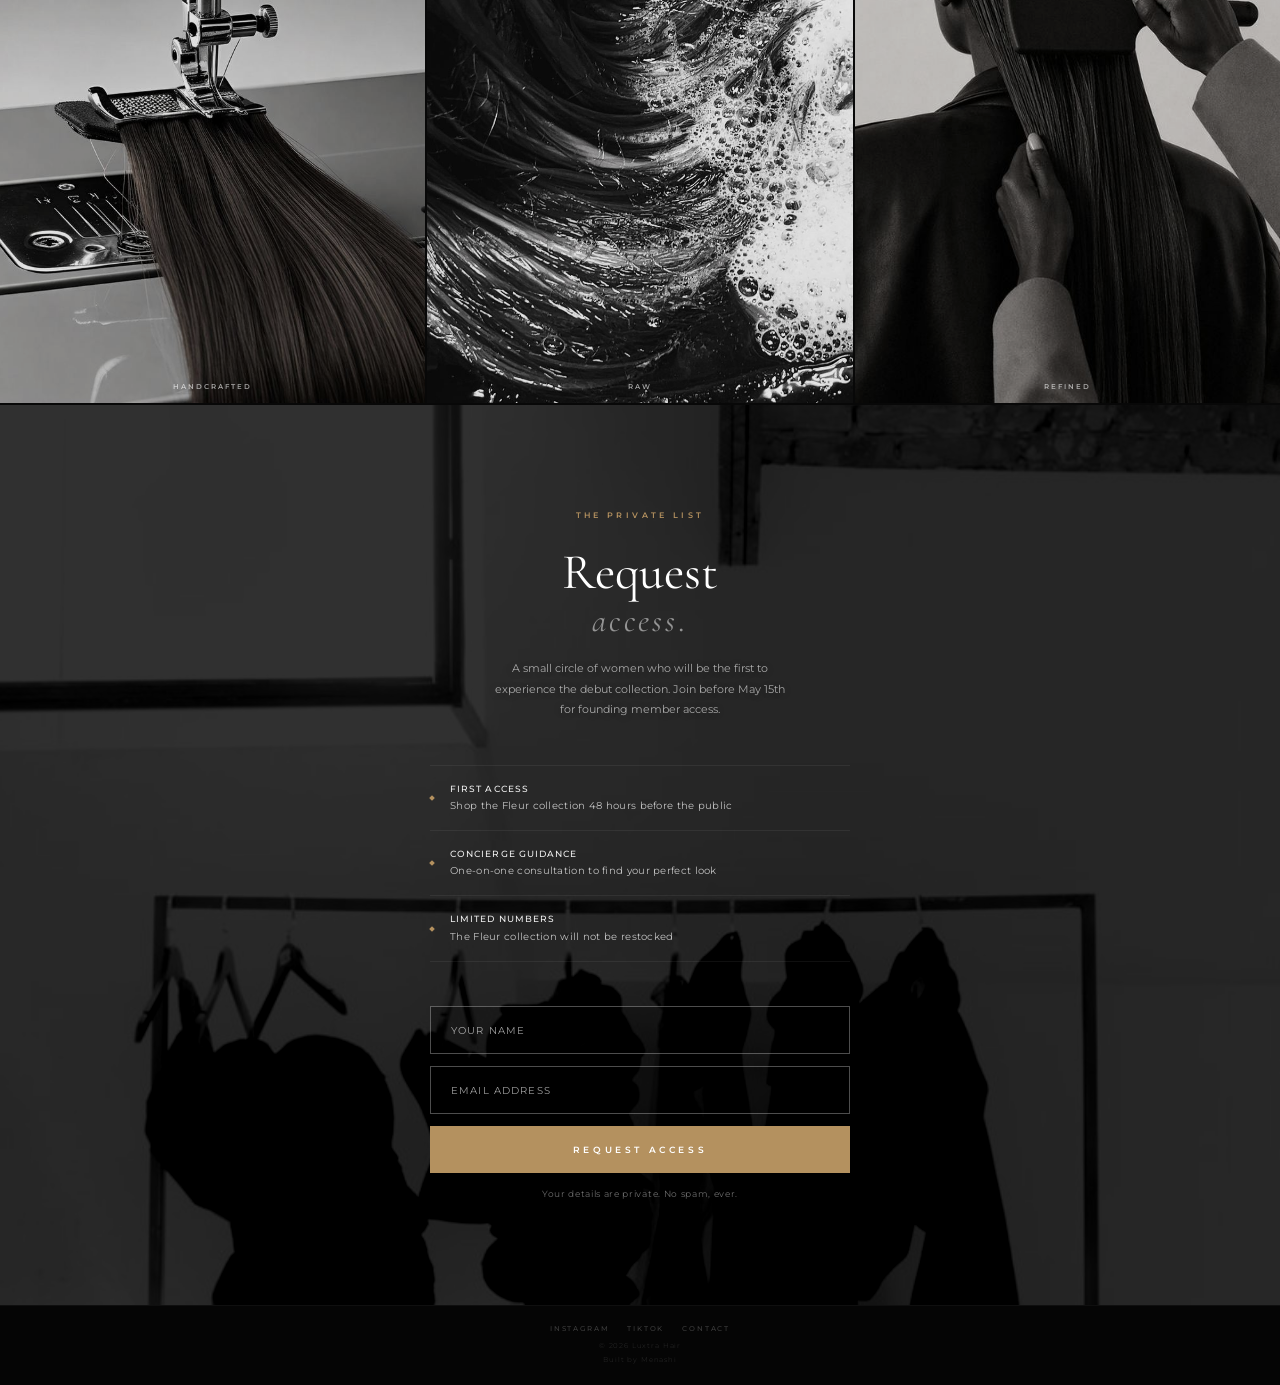
==== commit 69c888fb: "feat(luxtrahair): simplify hero and success state" ====
--- a/luxtrahair/index.html
+++ b/luxtrahair/index.html
@@ -18,17 +18,6 @@
     <img class="hero-logo" src="[data-uri]" alt="LUXTRA HAIR" />
     <p class="hero-tagline">A Modern Hair Maison</p>
     <span class="hero-eyebrow">Debut Collection</span>
-    <h1 class="hero-headline">
-      Crafted in limited releases.
-      <em>Opening June 6.</em>
-    </h1>
-    <p class="hero-sub">
-      Raw hair. Handcrafted wigs. Private concierge service. Built for women who expect more.
-    </p>
-    <div class="scroll-cue" onclick="document.getElementById('what').scrollIntoView({behavior:'smooth'})">
-      <span>Discover</span>
-      <span class="scroll-line"></span>
-    </div>
   </div>
 </section>
 
@@ -182,10 +171,6 @@
   <p class="success-body">
     You are now part of the Luxtra Private List. Check your inbox for your welcome letter. If it has not arrived in five minutes, please check your spam folder.
   </p>
-  <p class="success-detail">
-    Fleur Collection &nbsp;&middot;&nbsp; June 6, 2026<br>
-    Private List access opens first.
-  </p>
 </div>
 
 
@@ -210,6 +195,12 @@
   if (heroLogo) {
     heroLogo.src = 'assets/logo-monogram-light.png';
     heroLogo.alt = 'Luxtra Hair monogram';
+  }
+
+  const successLogo = document.querySelector('.success-logo');
+  if (successLogo) {
+    successLogo.src = 'assets/logo-monogram-light.png';
+    successLogo.alt = 'Luxtra Hair monogram';
   }
 
   const collectionSection = document.getElementById('collection');
--- a/luxtrahair/claude_styles.css
+++ b/luxtrahair/claude_styles.css
@@ -89,9 +89,9 @@
   }
 
   .hero-logo {
-    width: clamp(180px, 31vw, 220px);
+    width: clamp(48px, 8vw, 56px);
     height: auto;
-    margin-bottom: 20px;
+    margin-bottom: 14px;
     opacity: 1;
     animation: fadeUp 1.2s ease both;
   }
@@ -600,8 +600,8 @@
   }
 
   .success-logo {
-    width: 160px;
-    margin-bottom: 40px;
+    width: clamp(48px, 8vw, 56px);
+    margin-bottom: 32px;
     opacity: 0.9;
   }
 
@@ -762,7 +762,7 @@
   .reveal-delay-4 { transition-delay: 0.5s; }
 
   @media (max-width: 380px) {
-    .hero-logo { width: 170px; }
+    .hero-logo { width: 44px; }
     .pillars { flex-direction: column; gap: 2px; background: transparent; }
     .img-trio-label { display: none; }
   }
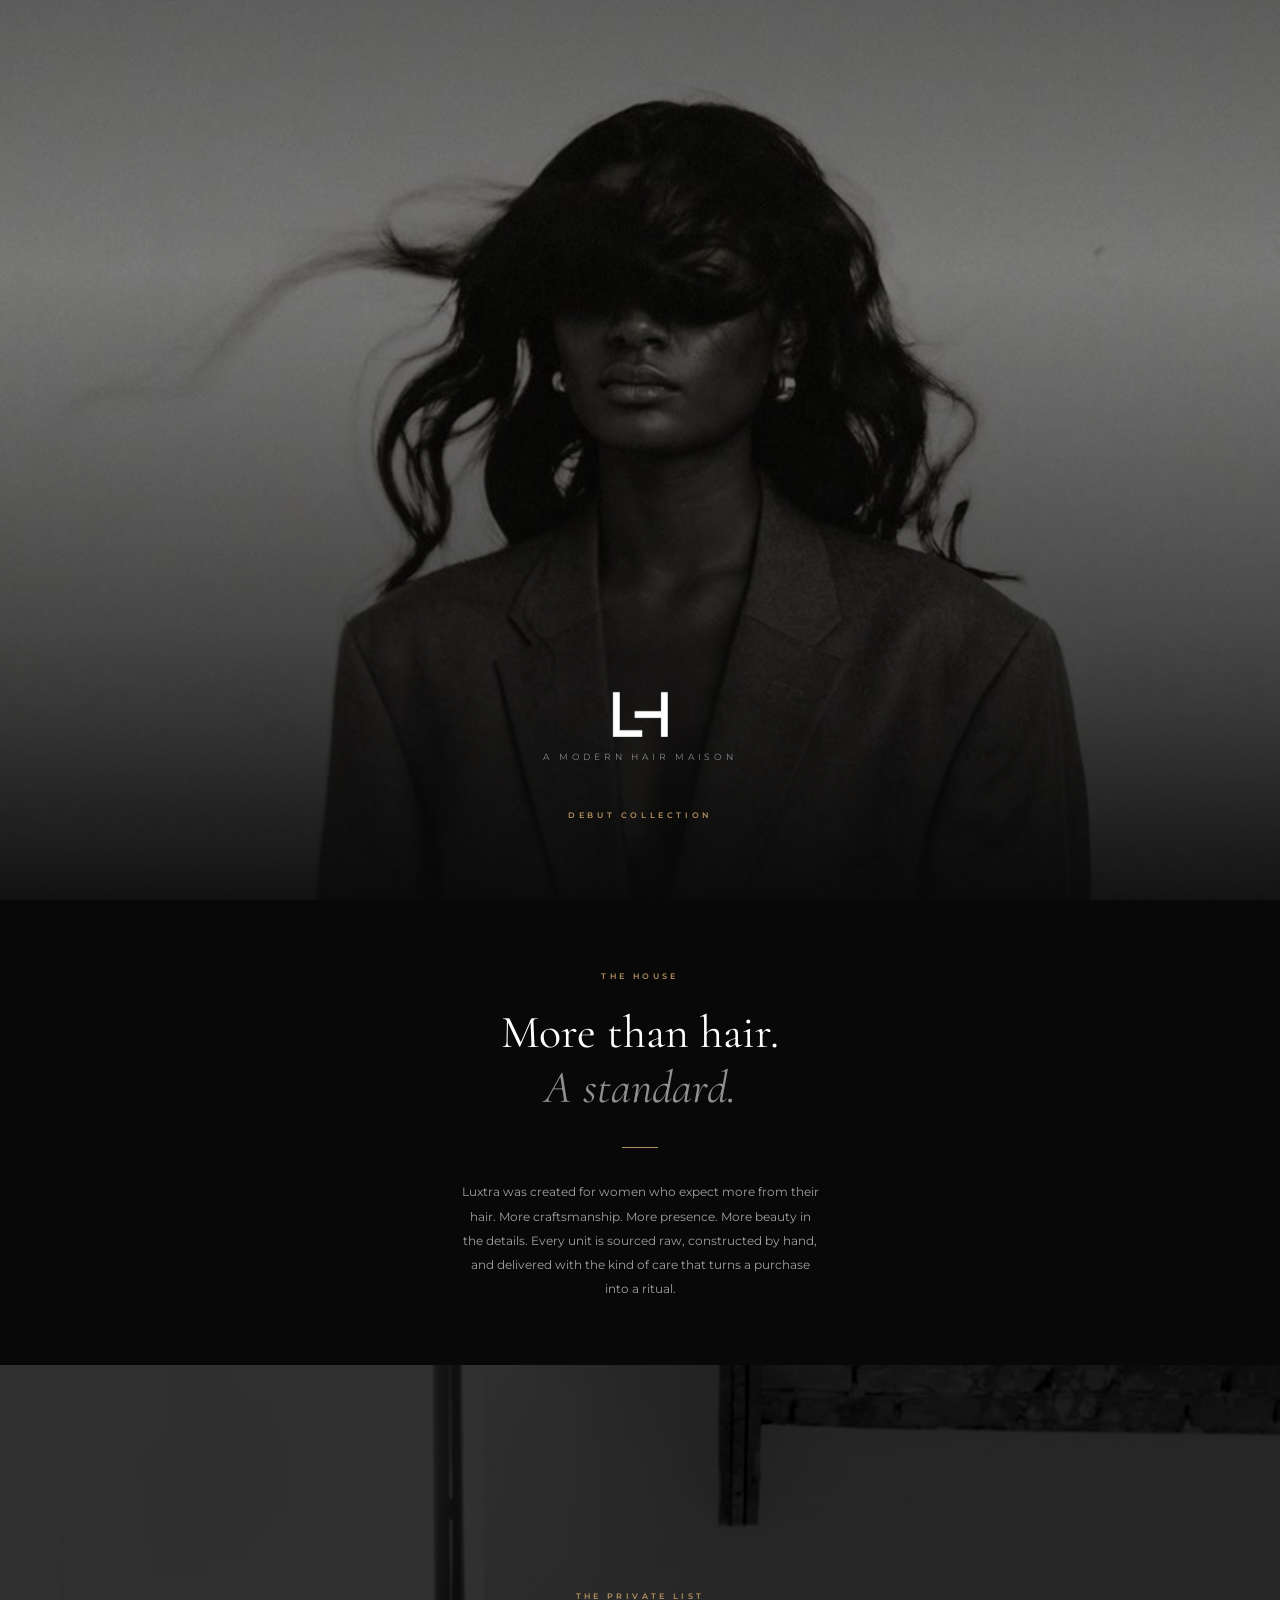
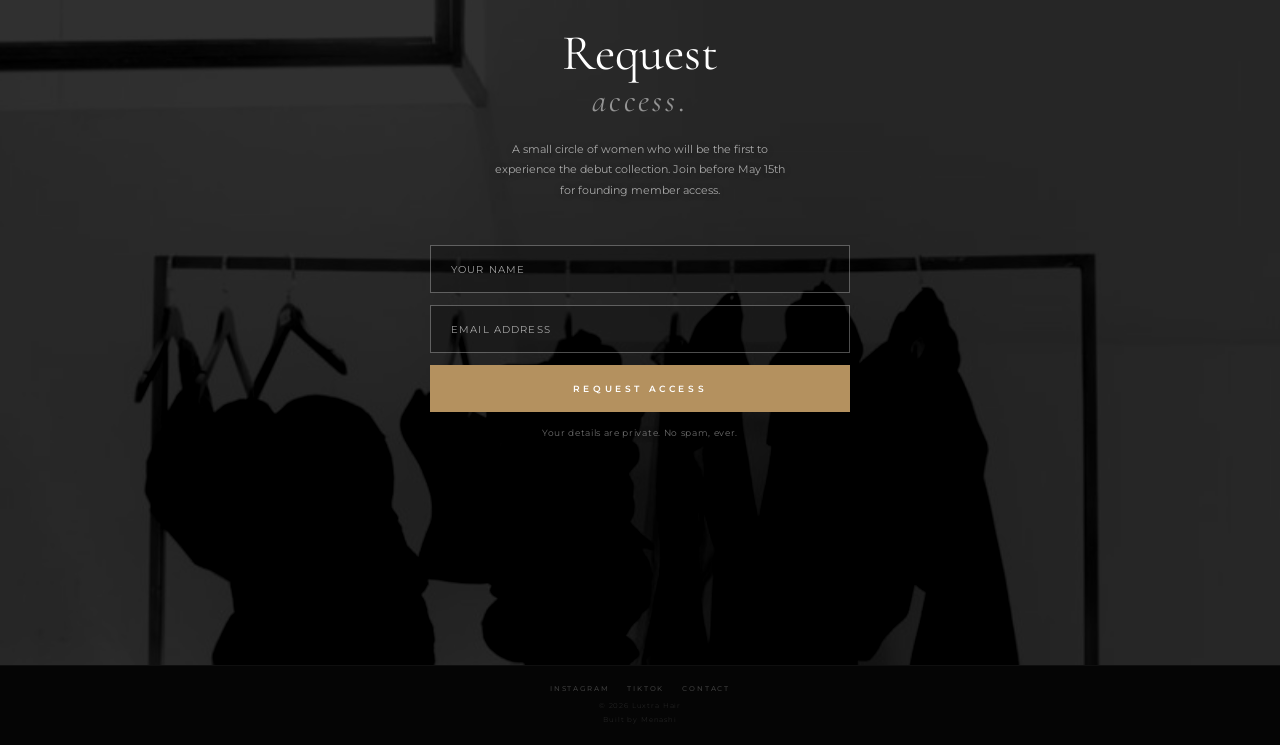
==== commit c67fcf6a: "feat(luxtrahair): streamline access flow and success state" ====
--- a/luxtrahair/index.html
+++ b/luxtrahair/index.html
@@ -110,33 +110,8 @@
       A small circle of women who will be the first to experience the debut collection. Join before May 15th for founding member access.
     </p>
 
-    <div class="benefits reveal reveal-delay-3">
-      <div class="benefit">
-        <span class="benefit-dot"></span>
-        <div class="benefit-text">
-          <strong>First Access</strong>
-          Shop the Fleur collection 48 hours before the public
-        </div>
-      </div>
-
-      <div class="benefit">
-        <span class="benefit-dot"></span>
-        <div class="benefit-text">
-          <strong>Concierge Guidance</strong>
-          One-on-one consultation to find your perfect look
-        </div>
-      </div>
-      <div class="benefit">
-        <span class="benefit-dot"></span>
-        <div class="benefit-text">
-          <strong>Limited Numbers</strong>
-          The Fleur collection will not be restocked
-        </div>
-      </div>
-    </div>
-
     <form
-      class="form-wrap reveal reveal-delay-4"
+      class="form-wrap reveal reveal-delay-3"
       id="private-list-form"
       action="https://formsubmit.co/concierge@luxtrahair.com"
       method="POST"
@@ -199,8 +174,13 @@
 
   const successLogo = document.querySelector('.success-logo');
   if (successLogo) {
-    successLogo.src = 'assets/logo-monogram-light.png';
-    successLogo.alt = 'Luxtra Hair monogram';
+    successLogo.src = 'assets/logo-footer-cropped.png';
+    successLogo.alt = 'Luxtra Hair logo';
+  }
+
+  const editorialSection = document.getElementById('editorial');
+  if (editorialSection) {
+    editorialSection.remove();
   }
 
   const collectionSection = document.getElementById('collection');
--- a/luxtrahair/claude_styles.css
+++ b/luxtrahair/claude_styles.css
@@ -273,9 +273,7 @@
 
   /* Screen 3: editorial strip */
   #editorial {
-    background: var(--black);
-    padding: 0;
-    min-height: auto;
+    display: none;
   }
 
   .img-trio {
@@ -600,9 +598,12 @@
   }
 
   .success-logo {
-    width: clamp(48px, 8vw, 56px);
-    margin-bottom: 32px;
-    opacity: 0.9;
+    width: clamp(152px, 26vw, 220px);
+    max-width: 72vw;
+    margin-bottom: 28px;
+    opacity: 0.94;
+    filter: brightness(0) invert(1);
+    display: block;
   }
 
   .success-rule {
@@ -761,6 +762,27 @@
   .reveal-delay-3 { transition-delay: 0.36s; }
   .reveal-delay-4 { transition-delay: 0.5s; }
 
+  @media (max-width: 768px) {
+    .hero-content {
+      justify-content: center;
+      min-height: 100svh;
+      padding: 32px 24px;
+    }
+
+    .hero-tagline {
+      margin-bottom: 28px;
+    }
+
+    .hero-eyebrow {
+      margin-bottom: 0;
+    }
+
+    .success-logo {
+      width: clamp(140px, 44vw, 184px);
+      max-width: 78vw;
+    }
+  }
+
   @media (max-width: 380px) {
     .hero-logo { width: 44px; }
     .pillars { flex-direction: column; gap: 2px; background: transparent; }
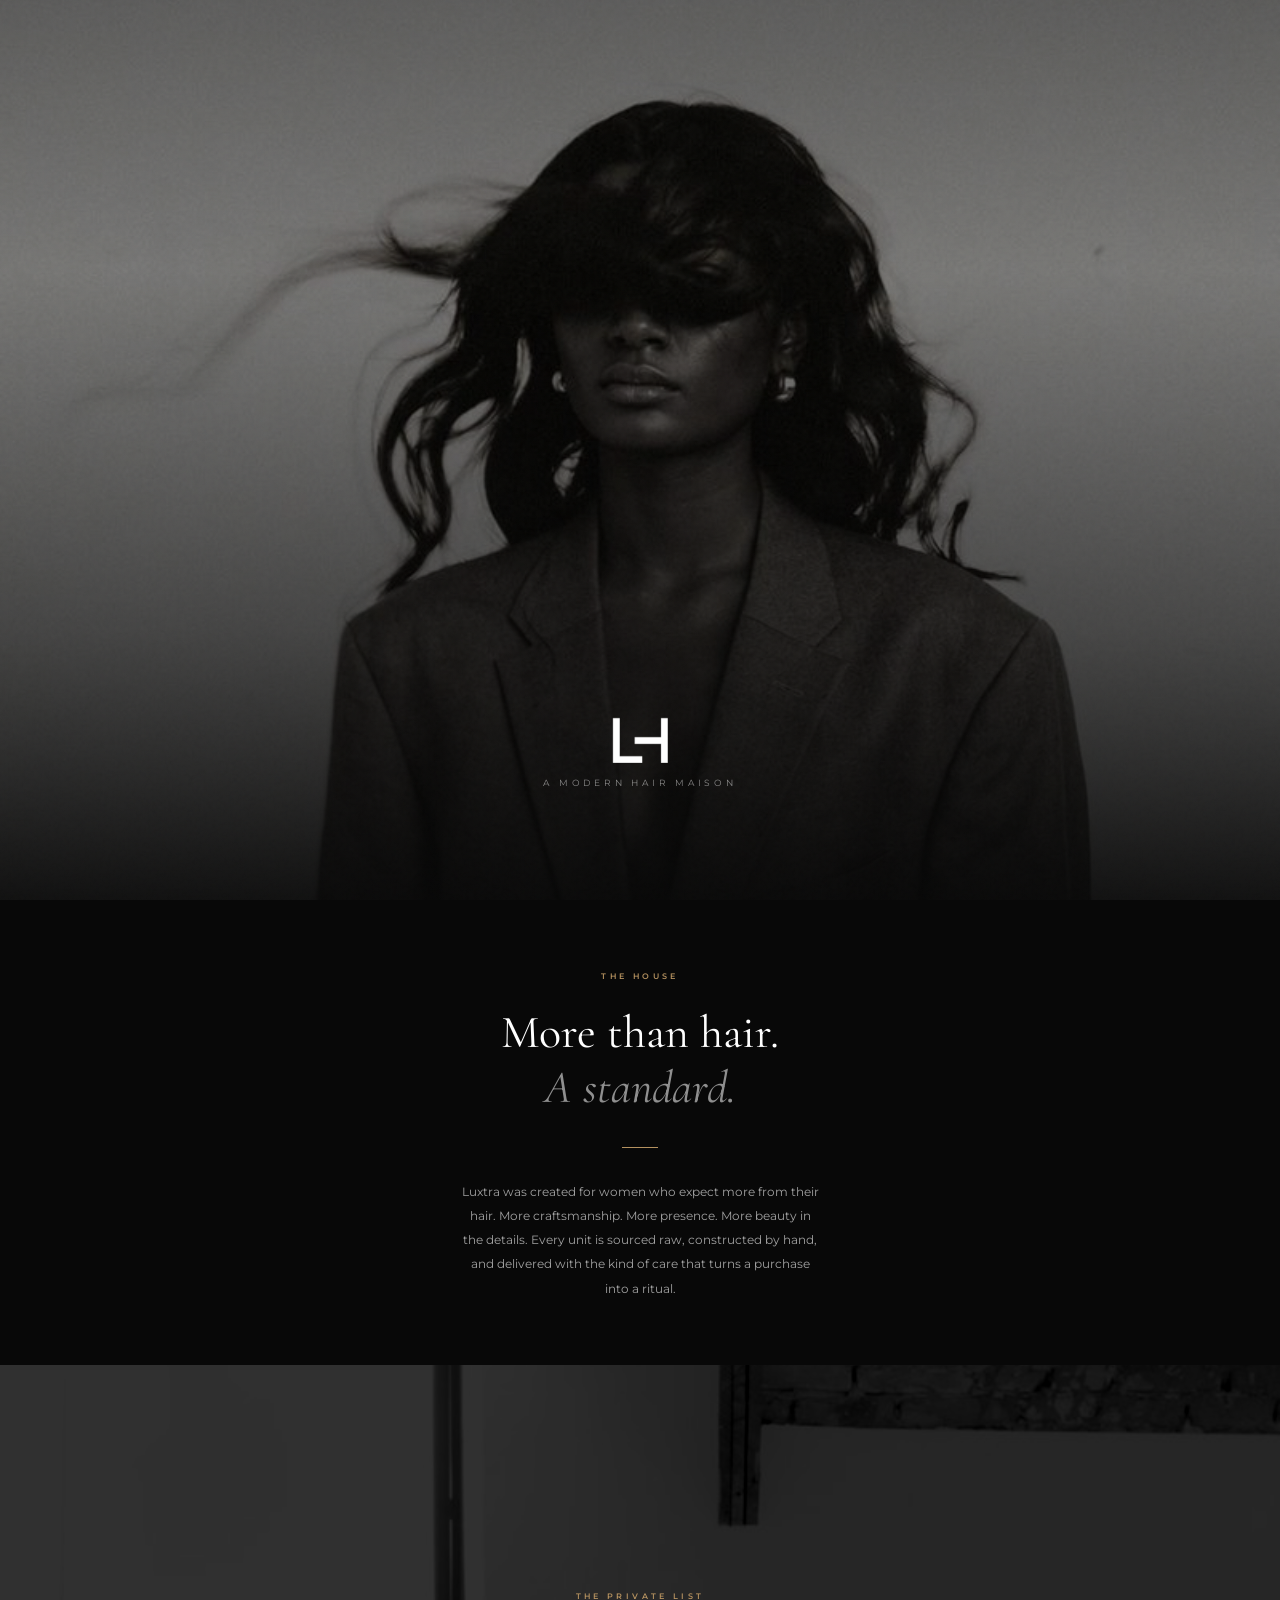
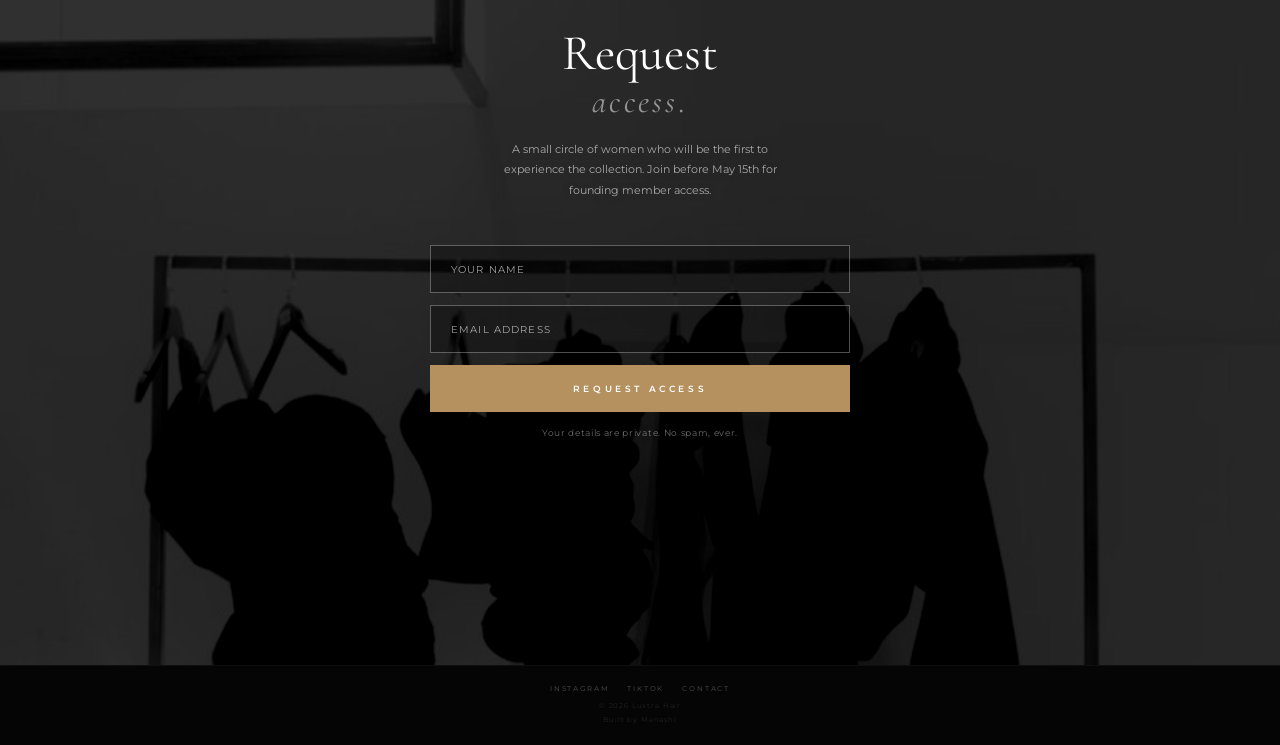
==== commit 37d82a70: "Enhance scroll animations and remove Debut Collection references" ====
--- a/luxtrahair/index.html
+++ b/luxtrahair/index.html
@@ -17,7 +17,6 @@
   <div class="hero-content">
     <img class="hero-logo" src="[data-uri]" alt="LUXTRA HAIR" />
     <p class="hero-tagline">A Modern Hair Maison</p>
-    <span class="hero-eyebrow">Debut Collection</span>
   </div>
 </section>
 
@@ -61,8 +60,7 @@
 <!-- SCREEN 4: THE COLLECTION -->
 <section class="screen" id="collection">
   <div class="collection-inner">
-    <span class="section-eyebrow reveal">Debut Collection</span>
-    <h2 class="section-heading reveal reveal-delay-1">
+    <h2 class="section-heading reveal">
       Fleur.<br>
       <em>June 6, 2026.</em>
     </h2>
@@ -107,7 +105,7 @@
       <em>access.</em>
     </h2>
     <p class="join-body reveal reveal-delay-2">
-      A small circle of women who will be the first to experience the debut collection. Join before May 15th for founding member access.
+      A small circle of women who will be the first to experience the collection. Join before May 15th for founding member access.
     </p>
 
     <form
@@ -160,7 +158,7 @@
   <p class="footer-fine">
     &copy; 2026 Luxtra Hair
     <br>
-    <span class="built-by">Built by Menashi</span>
+    <a href="https://menashiconsulting.com" target="_blank" rel="noopener noreferrer" class="built-by" style="text-decoration:none;">Built by Menashi</a>
   </p>
 </footer>
 
--- a/luxtrahair/claude_styles.css
+++ b/luxtrahair/claude_styles.css
@@ -745,22 +745,23 @@
     to   { opacity:1; }
   }
 
-  /* Scroll-triggered fade */
+  /* Scroll-triggered dramatic reveal */
   .reveal {
     opacity: 0;
-    transform: translateY(22px);
-    transition: opacity 0.8s ease, transform 0.8s ease;
+    transform: translateY(40px) scale(0.96);
+    transition: opacity 1.2s cubic-bezier(0.16, 1, 0.3, 1), transform 1.2s cubic-bezier(0.16, 1, 0.3, 1);
+    will-change: opacity, transform;
   }
 
   .reveal.visible {
     opacity: 1;
-    transform: translateY(0);
-  }
-
-  .reveal-delay-1 { transition-delay: 0.1s; }
-  .reveal-delay-2 { transition-delay: 0.22s; }
-  .reveal-delay-3 { transition-delay: 0.36s; }
-  .reveal-delay-4 { transition-delay: 0.5s; }
+    transform: translateY(0) scale(1);
+  }
+
+  .reveal-delay-1 { transition-delay: 0.15s; }
+  .reveal-delay-2 { transition-delay: 0.3s; }
+  .reveal-delay-3 { transition-delay: 0.45s; }
+  .reveal-delay-4 { transition-delay: 0.6s; }
 
   @media (max-width: 768px) {
     .hero-content {
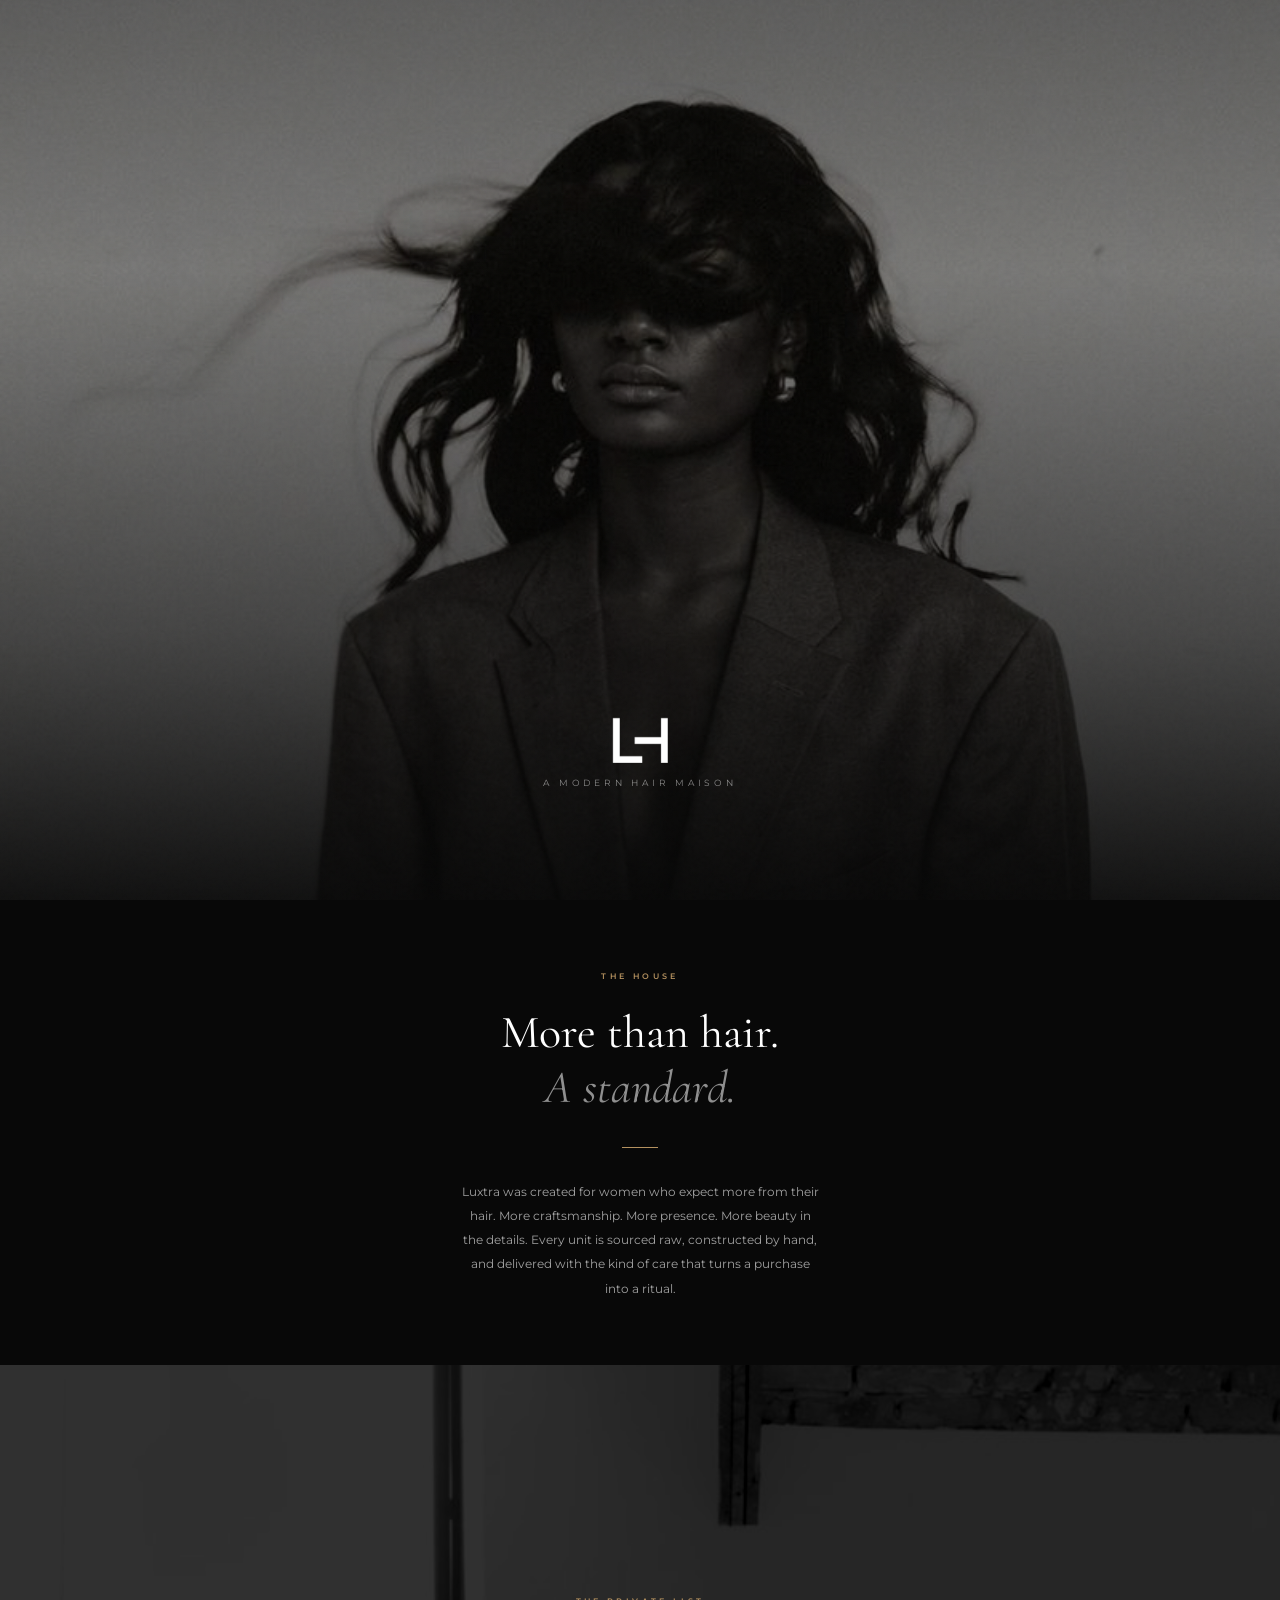
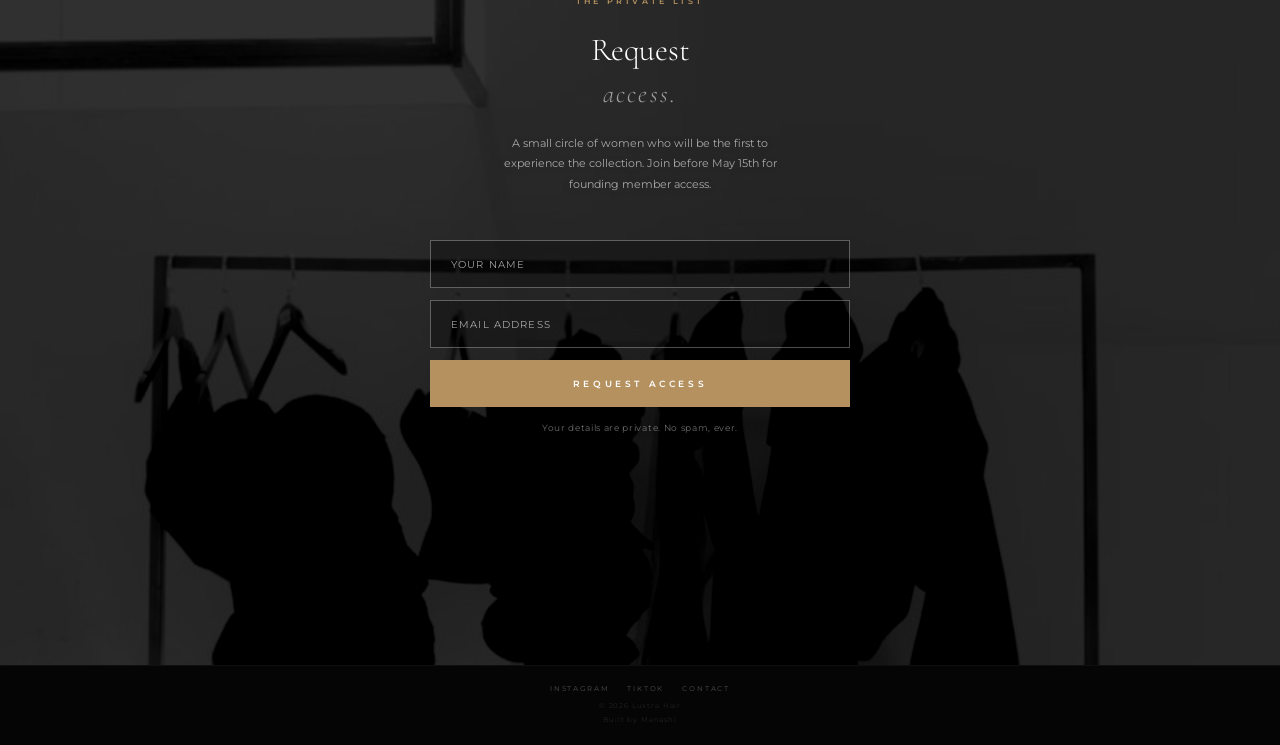
==== commit 37c8d6ce: "Refine request access and welcome success heading sizes" ====
--- a/luxtrahair/index.html
+++ b/luxtrahair/index.html
@@ -138,7 +138,7 @@
   </div>
   <span class="success-eyebrow">Private Access Granted</span>
   <h2 class="success-heading">
-    Welcome to<br>the house.
+    Welcome to the house.
     <em>You are inside.</em>
   </h2>
   <p class="success-body">
--- a/luxtrahair/claude_styles.css
+++ b/luxtrahair/claude_styles.css
@@ -421,19 +421,21 @@
 
   .join-heading {
     font-family: var(--font-heading);
-    font-size: clamp(34px, 8vw, 50px);
-    font-weight: 400;
-    line-height: 1.15;
+    font-size: clamp(26px, 5vw, 32px);
+    font-weight: 300;
+    line-height: 1.25;
     color: #fff;
-    margin-bottom: 20px;
+    margin-bottom: 24px;
+    text-align: center;
   }
 
   .join-heading em {
     font-style: italic;
-    color: rgba(255,255,255,0.5);
-    display: block;
-    font-size: 0.65em;
-    letter-spacing: 0.1em;
+    color: rgba(255,255,255,0.55);
+    display: block;
+    font-size: 0.8em;
+    letter-spacing: 0.08em;
+    margin-top: 8px;
   }
 
   .join-body {
@@ -641,20 +643,21 @@
 
   .success-heading {
     font-family: var(--font-heading);
-    font-size: 42px;
-    font-weight: 400;
-    line-height: 1.15;
+    font-size: clamp(26px, 5vw, 32px);
+    font-weight: 300;
+    line-height: 1.25;
     color: #fff;
-    margin-bottom: 28px;
+    margin-bottom: 24px;
+    text-align: center;
   }
 
   .success-heading em {
     font-style: italic;
-    color: rgba(255,255,255,0.5);
-    display: block;
-    font-size: 0.65em;
-    letter-spacing: 0.1em;
-    margin-top: 4px;
+    color: rgba(255,255,255,0.55);
+    display: block;
+    font-size: 0.8em;
+    letter-spacing: 0.08em;
+    margin-top: 8px;
   }
 
   .success-body {
